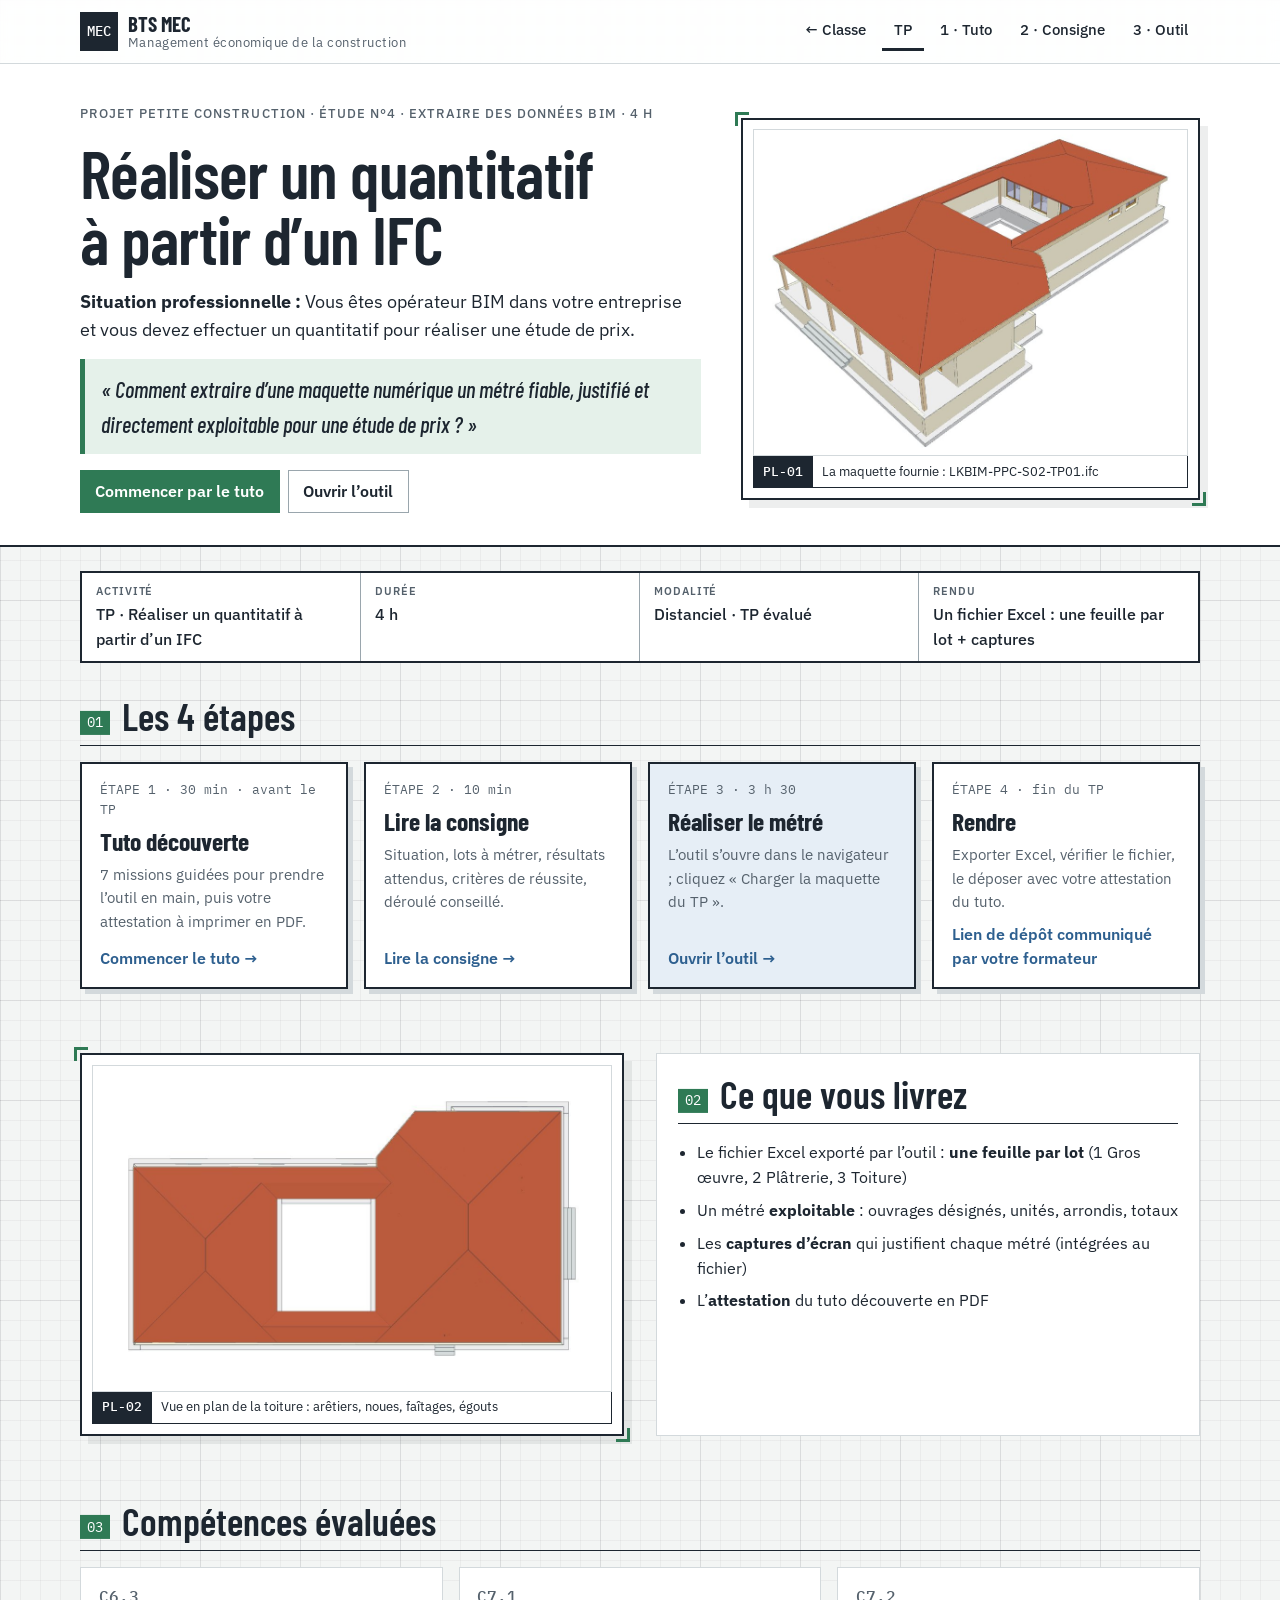
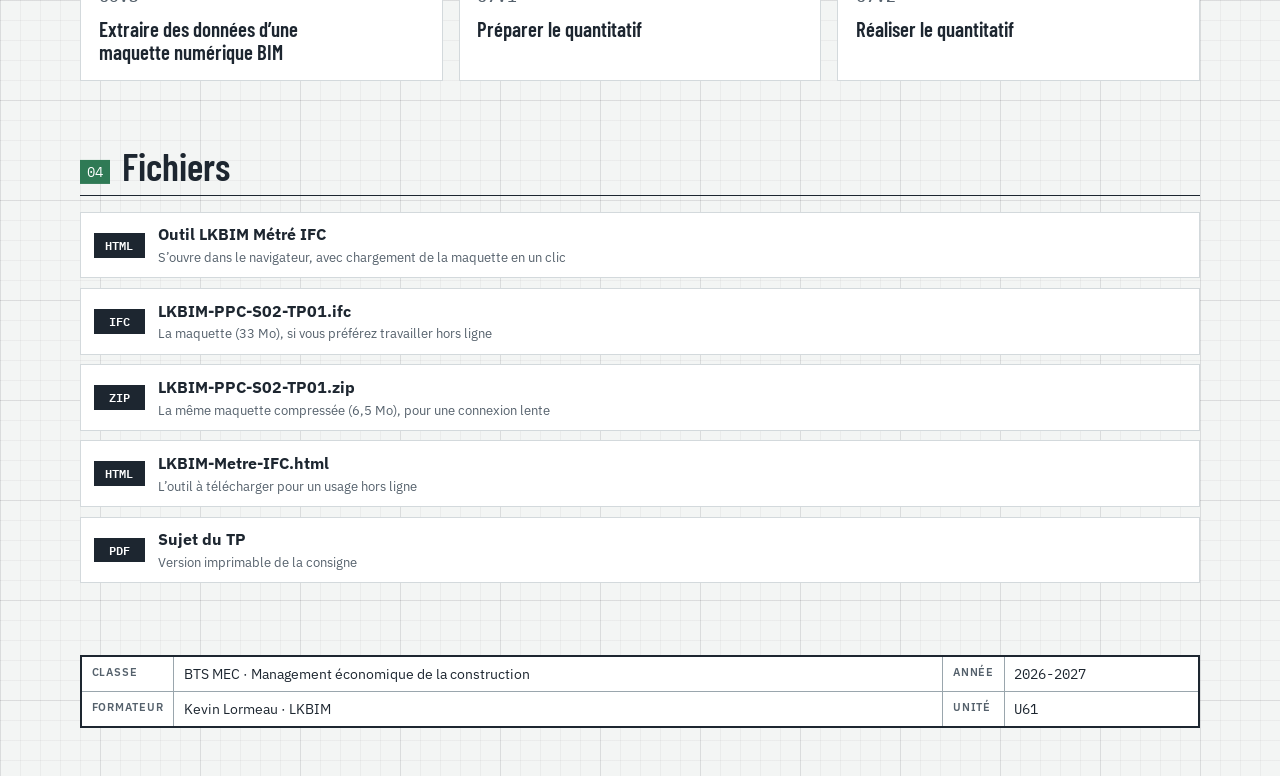
==== quantitatif-ifc/index.html @ 0c2539c2 "Site BTS MEC : TP quantitatif IFC (accueil, consigne, tuto, outil, fichiers) Co-Authored-By: Claude " ====
<!doctype html>
<html lang="fr">
<head>
<meta charset="utf-8">
<meta name="viewport" content="width=device-width, initial-scale=1, viewport-fit=cover">
<title>TP · Réaliser un quantitatif à partir d’un IFC</title>
<link rel="preconnect" href="https://fonts.googleapis.com">
<link rel="preconnect" href="https://fonts.gstatic.com" crossorigin>
<link rel="stylesheet" href="https://fonts.googleapis.com/css2?family=Barlow+Condensed:wght@500;600;700&family=IBM+Plex+Sans:wght@400;500;600&family=IBM+Plex+Mono:wght@400;500&display=swap">
<link rel="stylesheet" href="../assets/style.css?v=82925d70">
<style>
.steps4{display:grid;grid-template-columns:repeat(auto-fit,minmax(min(100%,15rem),1fr));gap:1rem}
.step4{display:flex;flex-direction:column;gap:.5rem;background:var(--sheet);border:2px solid var(--ink);padding:1rem 1.1rem;text-decoration:none;position:relative;box-shadow:5px 5px 0 var(--line)}
.step4:hover{box-shadow:7px 7px 0 var(--line-strong);transform:translate(-1px,-1px)}
.step4 .n{font-family:var(--font-mono);font-size:.8rem;color:var(--ink-soft)}
.step4 .t{font-family:var(--font-display);font-size:1.6rem;font-weight:700;line-height:1.05}
.step4 .d{font-size:.95rem;color:var(--ink-soft)}
.step4 .go{margin-top:auto;font-weight:600;color:var(--u21)}
.step4.is-key{background:var(--u21-tint)}
.lots{display:grid;grid-template-columns:repeat(auto-fit,minmax(min(100%,18rem),1fr));gap:1rem}
.lot-card{background:var(--sheet);border:1px solid var(--line);border-top:4px solid var(--u21);padding:1rem 1.1rem}
.lot-card:nth-child(2){border-top-color:var(--u22)}.lot-card:nth-child(3){border-top-color:var(--u23)}
.lot-card h3{margin-bottom:.5rem}
.horaire{width:100%;border-collapse:collapse;background:var(--sheet)}
.horaire td{border-bottom:1px solid var(--line);padding:.55rem .7rem;vertical-align:top}
.horaire td:first-child{font-family:var(--font-mono);white-space:nowrap;width:1%}
.horaire td:nth-child(2){font-weight:600;white-space:nowrap}
.alert{border-left:5px solid var(--u23);background:var(--u23-tint);padding:.8rem 1rem}
.dl-list{list-style:none;padding:0;margin:0;display:grid;gap:.6rem}
.dl-list a{display:flex;gap:.8rem;align-items:center;text-decoration:none;background:var(--sheet);border:1px solid var(--line);padding:.6rem .8rem}
.dl-list a:hover{border-color:var(--ink)}
.dl-list .ext{font-family:var(--font-mono);font-size:.75rem;font-weight:600;color:#fff;background:var(--ink);padding:.2rem .45rem;min-width:3.2rem;text-align:center}
.dl-list small{display:block;color:var(--ink-soft)}
</style>
</head>
<body>
<header class="site-header">
  <div class="wrap header-inner">
    <a href="../index.html" class="brand">
      <span class="brand-mark" aria-hidden="true">MEC</span>
      <span class="brand-text"><strong>BTS MEC</strong><span>Management économique de la construction</span></span>
    </a>
    <nav class="nav" aria-label="Navigation principale"><a href="../index.html" class="nav-link">← Classe</a><a href="index.html" class="nav-link is-active" aria-current="page">TP</a><a href="tuto.html" class="nav-link">1 · Tuto</a><a href="consigne.html" class="nav-link">2 · Consigne</a><a href="outil.html?ifc=fichiers/LKBIM-PPC-S02-TP01.ifc" class="nav-link">3 · Outil</a></nav>
  </div>
</header>
<main>

<section class="hero-band">
  <div class="wrap hero-split">
    <div class="hero-text">
      <p class="eyebrow">Projet petite construction · Étude n°4 · Extraire des données BIM · 4 h</p>
      <h1>Réaliser un quantitatif à partir d’un IFC</h1>
      <p class="lead"><b>Situation professionnelle :</b> Vous êtes opérateur BIM dans votre entreprise et vous devez effectuer un quantitatif pour réaliser une étude de prix.</p>
      <p class="problematique">« Comment extraire d’une maquette numérique un métré fiable, justifié et directement exploitable pour une étude de prix ? »</p>
      <div class="actions"><a class="btn" href="tuto.html">Commencer par le tuto</a><a class="btn btn-ghost" href="outil.html?ifc=fichiers/LKBIM-PPC-S02-TP01.ifc">Ouvrir l’outil</a></div>
    </div>
    <figure class="planche">
      <img src="../assets/img/maquette-3d.jpg" alt="Maquette numérique LKBIM-PPC-S02-TP01">
      <figcaption><span class="mono">PL-01</span><span>La maquette fournie : LKBIM-PPC-S02-TP01.ifc</span></figcaption>
    </figure>
  </div>
</section>
<section class="wrap" style="margin-top:1.5rem">
    <dl class="titleblock">
      <div><dt>Activité</dt><dd>TP · Réaliser un quantitatif à partir d’un IFC</dd></div>
      <div><dt>Durée</dt><dd>4 h</dd></div>
      <div><dt>Modalité</dt><dd>Distanciel · TP évalué</dd></div>
      <div><dt>Rendu</dt><dd>Un fichier Excel : une feuille par lot + captures</dd></div>
    </dl>
</section>
<section class="wrap section">
  <div class="section-head"><span class="section-num mono">01</span><h2>Les 4 étapes</h2></div>
  <div class="steps4">
<a class="step4" href="tuto.html"><span class="n">ÉTAPE 1 · 30 min · avant le TP</span><span class="t">Tuto découverte</span><span class="d">7 missions guidées pour prendre l’outil en main, puis votre attestation à imprimer en PDF.</span><span class="go">Commencer le tuto →</span></a>
<a class="step4" href="consigne.html"><span class="n">ÉTAPE 2 · 10 min</span><span class="t">Lire la consigne</span><span class="d">Situation, lots à métrer, résultats attendus, critères de réussite, déroulé conseillé.</span><span class="go">Lire la consigne →</span></a>
<a class="step4 is-key" href="outil.html?ifc=fichiers/LKBIM-PPC-S02-TP01.ifc"><span class="n">ÉTAPE 3 · 3 h 30</span><span class="t">Réaliser le métré</span><span class="d">L’outil s’ouvre dans le navigateur ; cliquez « Charger la maquette du TP ».</span><span class="go">Ouvrir l’outil →</span></a>
<div class="step4"><span class="n">ÉTAPE 4 · fin du TP</span><span class="t">Rendre</span><span class="d">Exporter Excel, vérifier le fichier, le déposer avec votre attestation du tuto.</span><span class="go">Lien de dépôt communiqué par votre formateur</span></div>
</div>
</section>
<section class="wrap section two-col">
  <figure class="planche small-planche">
    <img src="../assets/img/toiture-plan-h.jpg" alt="Vue en plan de la toiture">
    <figcaption><span class="mono">PL-02</span><span>Vue en plan de la toiture : arêtiers, noues, faîtages, égouts</span></figcaption>
  </figure>
  <div class="note">
    <div class="section-head"><span class="section-num mono">02</span><h2>Ce que vous livrez</h2></div>
    <ul class="deliverables">
      <li>Le fichier Excel exporté par l’outil : <b>une feuille par lot</b> (1 Gros œuvre, 2 Plâtrerie, 3 Toiture)</li>
      <li>Un métré <b>exploitable</b> : ouvrages désignés, unités, arrondis, totaux</li>
      <li>Les <b>captures d’écran</b> qui justifient chaque métré (intégrées au fichier)</li>
      <li>L’<b>attestation</b> du tuto découverte en PDF</li>
    </ul>
  </div>
</section>
<section class="wrap section">
  <div class="section-head"><span class="section-num mono">03</span><h2>Compétences évaluées</h2></div>
  <div class="comps"><div class="comp"><p class="comp-code mono">C6.3</p><h3>Extraire des données d’une maquette numérique BIM</h3></div><div class="comp"><p class="comp-code mono">C7.1</p><h3>Préparer le quantitatif</h3></div><div class="comp"><p class="comp-code mono">C7.2</p><h3>Réaliser le quantitatif</h3></div></div>
</section>
<section class="wrap section">
  <div class="section-head"><span class="section-num mono">04</span><h2>Fichiers</h2></div>
  <ul class="dl-list">
    <li><a href="outil.html?ifc=fichiers/LKBIM-PPC-S02-TP01.ifc"><span class="ext">HTML</span><span><b>Outil LKBIM Métré IFC</b><small>S’ouvre dans le navigateur, avec chargement de la maquette en un clic</small></span></a></li>
    <li><a href="fichiers/LKBIM-PPC-S02-TP01.ifc" download><span class="ext">IFC</span><span><b>LKBIM-PPC-S02-TP01.ifc</b><small>La maquette (33 Mo), si vous préférez travailler hors ligne</small></span></a></li>
    <li><a href="fichiers/LKBIM-PPC-S02-TP01.zip" download><span class="ext">ZIP</span><span><b>LKBIM-PPC-S02-TP01.zip</b><small>La même maquette compressée (6,5 Mo), pour une connexion lente</small></span></a></li>
    <li><a href="outil.html" download="LKBIM-Metre-IFC.html"><span class="ext">HTML</span><span><b>LKBIM-Metre-IFC.html</b><small>L’outil à télécharger pour un usage hors ligne</small></span></a></li>
    <li><a href="fichiers/LKBIM-PPC-S01-TP01-sujet.pdf" target="_blank"><span class="ext">PDF</span><span><b>Sujet du TP</b><small>Version imprimable de la consigne</small></span></a></li>
  </ul>
</section>
</main>
<footer class="site-footer">
  <div class="wrap">
    <table class="cartouche" aria-label="Cartouche">
      <tr><th>Classe</th><td>BTS MEC · Management économique de la construction</td><th>Année</th><td class="mono">2026-2027</td></tr>
      <tr><th>Formateur</th><td>Kevin Lormeau · LKBIM</td><th>Unité</th><td class="mono">U61</td></tr>
    </table>
  </div>
</footer>
<script src="../assets/site.js?v=82925d70"></script>
</body>
</html>
---- assets/style.css ----
/* Projet Villa – planche de projet : fond papier froid, trait d'encre, un code couleur par pôle, cartouche en pied de page */
:root {
  --paper: #f3f5f4;
  --sheet: #ffffff;
  --ink: #1d2630;
  --ink-soft: #55616c;
  --line: #d3d9dc;
  --line-strong: #9aa6ad;
  --u21: #2d5f8f;
  --u22: #2f7a55;
  --u23: #a96a14;
  --u21-tint: #e6eef6;
  --u22-tint: #e5f1ea;
  --u23-tint: #f6ecdc;
  --now: #fff4c7;
  --font-display: "Barlow Condensed", "Arial Narrow", "Roboto Condensed", sans-serif;
  --font-body: "IBM Plex Sans", "Segoe UI", system-ui, sans-serif;
  --font-mono: "IBM Plex Mono", "Consolas", ui-monospace, monospace;
  --step-0: 1rem;
  --step-1: 1.25rem;
  --step-2: 1.6rem;
  --step-3: 2.2rem;
  --step-4: clamp(2.4rem, 6vw, 3.6rem);
}
@media (prefers-color-scheme: dark) {
  :root:not([data-theme="light"]) {
    --paper: #151a1f; --sheet: #1c232a; --ink: #e4e9ec; --ink-soft: #a3afb7;
    --line: #2f3941; --line-strong: #4e5b65;
    --u21: #7fb0e0; --u22: #73c49b; --u23: #e0a650;
    --u21-tint: #1d2c3b; --u22-tint: #1b3027; --u23-tint: #33291a; --now: #3a3418;
    color-scheme: dark;
  }
}
:root[data-theme="dark"] {
  --paper: #151a1f; --sheet: #1c232a; --ink: #e4e9ec; --ink-soft: #a3afb7;
  --line: #2f3941; --line-strong: #4e5b65;
  --u21: #7fb0e0; --u22: #73c49b; --u23: #e0a650;
  --u21-tint: #1d2c3b; --u22-tint: #1b3027; --u23-tint: #33291a; --now: #3a3418;
  color-scheme: dark;
}

*, *::before, *::after { box-sizing: border-box; }
html { -webkit-text-size-adjust: 100%; }
body {
  margin: 0;
  background: var(--paper);
  color: var(--ink);
  font-family: var(--font-body);
  font-size: var(--step-0);
  line-height: 1.55;
}
img { max-width: 100%; }
[hidden] { display: none !important; }
a { color: inherit; }
a:focus-visible, .pole-card:focus-visible { outline: 3px solid var(--u21); outline-offset: 3px; }
h1, h2, h3 { font-family: var(--font-display); font-weight: 600; line-height: 1.1; text-wrap: balance; margin: 0; }
h1 { font-size: var(--step-4); letter-spacing: -0.01em; }
h2 { font-size: var(--step-3); }
h3 { font-size: var(--step-2); }
p { margin: 0; }
.mono { font-family: var(--font-mono); font-variant-numeric: tabular-nums; }

.wrap {
  max-width: 72rem;
  margin: 0 auto;
  padding-left: max(16px, env(safe-area-inset-left, 0px));
  padding-right: max(16px, env(safe-area-inset-right, 0px));
}

/* En-tête */
.site-header { background: var(--sheet); border-bottom: 1px solid var(--line); }
.header-inner { display: flex; flex-wrap: wrap; align-items: center; justify-content: space-between; gap: 0.75rem 1.5rem; padding-block: 0.75rem; }
.brand { display: flex; align-items: center; gap: 0.6rem; text-decoration: none; }
.brand-mark {
  display: grid; place-items: center; width: 2.4rem; height: 2.4rem;
  border: 2px solid var(--ink); font-family: var(--font-mono); font-weight: 500; font-size: 0.85rem;
}
.brand-text { display: flex; flex-direction: column; line-height: 1.15; }
.brand-text strong { font-family: var(--font-display); font-size: 1.3rem; font-weight: 700; }
.brand-text span { font-size: 0.8rem; color: var(--ink-soft); letter-spacing: 0.04em; }
.nav { display: flex; flex-wrap: wrap; gap: 0.25rem; }
.nav-link {
  text-decoration: none; padding: 0.4rem 0.75rem; font-weight: 500; font-size: 0.95rem;
  border-bottom: 3px solid transparent;
}
.nav-link:hover { border-bottom-color: var(--line-strong); }
.nav-link.is-active { border-bottom-color: var(--ink); }
.nav-link.pole-u21.is-active, .nav-link.pole-u21:hover { border-bottom-color: var(--u21); }
.nav-link.pole-u22.is-active, .nav-link.pole-u22:hover { border-bottom-color: var(--u22); }
.nav-link.pole-u23.is-active, .nav-link.pole-u23:hover { border-bottom-color: var(--u23); }

/* Hero */
.hero { padding-block: 2.5rem 1.5rem; display: grid; gap: 1rem; }
.eyebrow { font-size: 0.8rem; text-transform: uppercase; letter-spacing: 0.08em; color: var(--ink-soft); font-weight: 500; }
.lead { font-size: 1.12rem; max-width: 62ch; color: var(--ink); }
.code-big { font-family: var(--font-mono); font-weight: 500; font-size: 0.7em; vertical-align: 0.12em; margin-right: 0.15em; }
.hero-u21 .code-big { color: var(--u21); }
.hero-u22 .code-big { color: var(--u22); }
.hero-u23 .code-big { color: var(--u23); }
.facts {
  display: grid; grid-template-columns: repeat(auto-fit, minmax(13rem, 1fr));
  margin: 0.5rem 0 0; border-top: 2px solid var(--ink); border-bottom: 1px solid var(--line);
}
.facts > div { padding: 0.75rem 1rem 0.75rem 0; min-width: 0; }
.facts dt, .kv dt, .label {
  font-size: 0.72rem; text-transform: uppercase; letter-spacing: 0.08em; color: var(--ink-soft); font-weight: 600;
}
.facts dd { margin: 0.15rem 0 0; font-weight: 500; }

/* Sections */
.section { padding-block: 2rem; display: grid; gap: 1rem; align-content: start; }
.section-lead { color: var(--ink-soft); max-width: 65ch; }
.two-col { grid-template-columns: repeat(auto-fit, minmax(min(100%, 28rem), 1fr)); gap: 2rem; }
.two-col > div { display: grid; gap: 1rem; align-content: start; min-width: 0; }

/* Cartes de pôle */
.poles { display: grid; grid-template-columns: repeat(auto-fit, minmax(min(100%, 19rem), 1fr)); gap: 1rem; }
.pole-card {
  --c: var(--ink); --t: var(--sheet);
  display: grid; gap: 0.5rem; align-content: start; text-decoration: none;
  background: var(--sheet); border: 1px solid var(--line); border-top: 6px solid var(--c);
  padding: 1.1rem 1.2rem 1.2rem;
}
.pole-card:hover { background: var(--t); }
.pole-u21 { --c: var(--u21); --t: var(--u21-tint); }
.pole-u22 { --c: var(--u22); --t: var(--u22-tint); }
.pole-u23 { --c: var(--u23); --t: var(--u23-tint); }
.pole-code { font-family: var(--font-mono); font-weight: 500; color: var(--c); }
.pole-name { font-family: var(--font-display); font-size: var(--step-2); font-weight: 600; line-height: 1.1; }
.pole-role { color: var(--ink-soft); }
.pole-go { font-weight: 600; color: var(--c); margin-top: 0.25rem; }
.pole-go::after { content: " →"; }
.kv { display: grid; gap: 0.45rem; margin: 0.25rem 0 0; }
.kv > div { display: grid; grid-template-columns: 7.5rem 1fr; gap: 0.5rem; align-items: baseline; }
.kv dd { margin: 0; min-width: 0; }
.kv-block { background: var(--sheet); border: 1px solid var(--line); padding: 1rem; }

/* Tableaux */
.table-scroll { overflow-x: auto; background: var(--sheet); border: 1px solid var(--line); }
table.data { width: 100%; border-collapse: collapse; font-size: 0.93rem; }
table.data th, table.data td { text-align: left; vertical-align: top; padding: 0.6rem 0.75rem; border-bottom: 1px solid var(--line); }
table.data thead th {
  font-size: 0.72rem; text-transform: uppercase; letter-spacing: 0.07em; color: var(--ink-soft);
  border-bottom: 2px solid var(--ink); white-space: nowrap;
}
table.data tbody tr:last-child td, table.data tbody tr:last-child th { border-bottom: 0; }
.planning { min-width: 52rem; }
.planning tbody th { white-space: nowrap; font-weight: 500; }
.planning tbody th small { display: block; color: var(--ink-soft); font-family: var(--font-mono); font-size: 0.8rem; }
.planning td { width: 24%; }
.planning td:last-child { width: 10%; }
.planning thead .h-u21 { box-shadow: inset 0 -4px 0 var(--u21); }
.planning thead .h-u22 { box-shadow: inset 0 -4px 0 var(--u22); }
.planning thead .h-u23 { box-shadow: inset 0 -4px 0 var(--u23); }
tr.is-now td, tr.is-now th { background: var(--now); }
tr.is-now th::after { content: "En cours"; display: block; font-size: 0.7rem; font-weight: 600; text-transform: uppercase; letter-spacing: 0.06em; margin-top: 0.2rem; }
.milestone { display: inline-block; font-size: 0.8rem; font-weight: 600; border: 1px solid var(--ink); padding: 0.1rem 0.4rem; white-space: nowrap; }
.milestone.is-final { background: var(--ink); color: var(--paper); }
.register td:first-child { width: 4rem; }

.tag { display: inline-block; font-family: var(--font-mono); font-size: 0.78rem; font-weight: 500; padding: 0.05rem 0.4rem; border: 1px solid currentColor; }
.tag-u21 { color: var(--u21); }
.tag-u22 { color: var(--u22); }
.tag-u23 { color: var(--u23); }

/* Listes */
.list, .checks, .deliverables { margin: 0; padding-left: 1.2rem; display: grid; gap: 0.35rem; }
.checks { list-style: none; padding-left: 0; }
.checks li { padding-left: 1.5rem; position: relative; }
.checks li::before { content: ""; position: absolute; left: 0; top: 0.35em; width: 0.85rem; height: 0.85rem; border: 1.5px solid var(--line-strong); }
.deliverables { grid-template-columns: repeat(auto-fit, minmax(min(100%, 17rem), 1fr)); gap: 0.5rem 1.5rem; }

/* Compétences */
.comps { display: grid; grid-template-columns: repeat(auto-fit, minmax(min(100%, 20rem), 1fr)); gap: 1rem; }
.comp { background: var(--sheet); border: 1px solid var(--line); padding: 1rem 1.1rem; display: grid; gap: 0.6rem; align-content: start; }
.comp h3 { font-size: 1.3rem; }
.comp-code { font-weight: 500; color: var(--ink-soft); }

/* Séances */
.seances { display: grid; gap: 0.75rem; }
.seance {
  --c: var(--ink);
  background: var(--sheet); border: 1px solid var(--line); border-left: 5px solid var(--c);
  padding: 1rem 1.2rem; display: grid; gap: 0.75rem;
}
.pole-u21 .seance { --c: var(--u21); }
.pole-u22 .seance { --c: var(--u22); }
.pole-u23 .seance { --c: var(--u23); }
.seance-head { display: grid; grid-template-columns: auto 1fr auto; gap: 0.25rem 1rem; align-items: baseline; }
.seance-date { display: grid; font-size: 0.85rem; color: var(--ink-soft); min-width: 6.5rem; }
.seance-date .mono { color: var(--ink); font-weight: 500; font-size: 0.95rem; }
.seance h3 { font-size: 1.45rem; }
.seance-num { font-size: 0.8rem; font-weight: 500; color: var(--c); vertical-align: 0.2em; margin-right: 0.3rem; }
.badge-next { display: none; font-size: 0.72rem; font-weight: 600; text-transform: uppercase; letter-spacing: 0.06em; background: var(--c); color: var(--sheet); padding: 0.2rem 0.5rem; }
.seance.is-next .badge-next { display: inline-block; }
.seance.is-next { box-shadow: 0 0 0 2px var(--c); }
.seance.is-past { opacity: 0.62; }
.prob { font-style: italic; color: var(--ink-soft); max-width: 70ch; }
.seance-grid { display: grid; grid-template-columns: minmax(0, 3fr) minmax(0, 2fr); gap: 1rem 1.5rem; }
.seance-grid > div { display: grid; gap: 0.4rem; align-content: start; min-width: 0; }
.seance-side { border-left: 1px solid var(--line); padding-left: 1.25rem; }
.seance-side .label:not(:first-child) { margin-top: 0.5rem; }
.res { font-size: 0.9rem; color: var(--ink-soft); }

.tree { background: var(--sheet); border: 1px solid var(--line); padding: 1rem; margin: 0; overflow-x: auto; font-size: 0.9rem; line-height: 1.5; }

/* Cartouche */
.site-footer { padding-block: 2.5rem 3rem; }
.cartouche { width: 100%; border-collapse: collapse; background: var(--sheet); border: 2px solid var(--ink); font-size: 0.85rem; }
.cartouche th, .cartouche td { border: 1px solid var(--line-strong); padding: 0.4rem 0.6rem; text-align: left; vertical-align: top; }
.cartouche th { font-size: 0.68rem; text-transform: uppercase; letter-spacing: 0.08em; color: var(--ink-soft); font-weight: 600; white-space: nowrap; width: 1%; }

@media (max-width: 640px) {
  .seance-head { grid-template-columns: 1fr; }
  .seance-grid { grid-template-columns: 1fr; }
  .seance-side { border-left: 0; padding-left: 0; border-top: 1px solid var(--line); padding-top: 0.75rem; }
  .kv > div { grid-template-columns: 1fr; gap: 0; }
  .cartouche, .cartouche tbody, .cartouche tr, .cartouche th, .cartouche td { display: block; width: auto; }
  .cartouche th { border-bottom: 0; padding-bottom: 0; }
  .cartouche td { border-top: 0; }
}
@media (prefers-reduced-motion: reduce) { * { transition: none !important; animation: none !important; } }

/* ===== Site de la classe : composants ajoutés (accueil, MDQB) ===== */
.sr { position: absolute; width: 1px; height: 1px; overflow: hidden; clip: rect(0 0 0 0); }
.small { font-size: 0.82rem; }
.c { text-align: center !important; }

/* Cartes projet */
.projet-card { --c: var(--line-strong); display: grid; gap: 0.5rem; align-content: start; text-decoration: none;
  background: var(--sheet); border: 1px solid var(--line); border-top: 6px solid var(--c); padding: 1.1rem 1.2rem 1.2rem; }
.projet-card.is-on { --c: var(--u22); }
.projet-card:hover { background: var(--u22-tint); }
.projet-top { display: flex; justify-content: space-between; align-items: center; color: var(--ink-soft); font-size: 0.85rem; }
.statut { font-size: 0.72rem; font-weight: 600; text-transform: uppercase; letter-spacing: 0.06em; border: 1px solid currentColor; padding: 0.1rem 0.45rem; }
.statut.is-on { background: var(--u22); color: var(--sheet); border-color: var(--u22); }
.projet-card .pole-go { color: var(--c); }

/* Agenda */
.agenda { list-style: none; margin: 0; padding: 0; display: grid; gap: 0.4rem; }
.agenda a { --c: var(--u22); display: grid; grid-template-columns: 7rem 1fr auto; gap: 1rem; align-items: center;
  text-decoration: none; background: var(--sheet); border: 1px solid var(--line); border-left: 5px solid var(--c); padding: 0.6rem 1rem; }
.agenda a:hover { background: var(--u22-tint); }
.agenda li.is-past { opacity: 0.6; }
.agenda li.is-next a { box-shadow: 0 0 0 2px var(--c); }
.agenda li.is-next .badge-next, .seance-card.is-next .badge-next { display: inline-block; }

/* Cartes séance MDQB */
.seance-cards { display: grid; gap: 0.6rem; }
.seance-card { --c: var(--u22); display: grid; grid-template-columns: 7rem 1fr auto auto; gap: 0.5rem 1rem; align-items: center;
  text-decoration: none; background: var(--sheet); border: 1px solid var(--line); border-left: 5px solid var(--c); padding: 0.8rem 1rem; }
.seance-card:hover { background: var(--u22-tint); }
.seance-card.is-past { opacity: 0.62; }
.seance-card.is-next { box-shadow: 0 0 0 2px var(--c); }
.seance-card-title { font-family: var(--font-display); font-size: 1.35rem; font-weight: 600; line-height: 1.15; display: grid; }
.seance-card .seance-num { color: var(--u22); font-family: var(--font-mono); font-size: 0.78rem; }
.eval-tag { font-size: 0.72rem; font-weight: 600; text-transform: uppercase; letter-spacing: 0.06em; color: var(--ink-soft); }
.eval-tag.is-som { color: var(--sheet); background: var(--ink); padding: 0.15rem 0.5rem; }
.badge-next { --c: var(--u22); }

.problematique { font-family: var(--font-display); font-size: 1.4rem; font-weight: 500; font-style: italic;
  border-left: 4px solid var(--u22); padding-left: 0.9rem; max-width: 60ch; }

/* Page séance */
.seance-layout { grid-template-columns: minmax(0, 1fr) 19rem; gap: 2rem; align-items: start; }
.seance-main { display: grid; gap: 1rem; min-width: 0; }
.seance-aside { display: grid; gap: 0.75rem; position: sticky; top: 1rem; }
.box { background: var(--sheet); border: 1px solid var(--line); padding: 0.9rem 1rem; display: grid; gap: 0.5rem; }
.parties { list-style: none; margin: 0; padding: 0; display: grid; gap: 1rem; counter-reset: p; }
.partie { background: var(--sheet); border: 1px solid var(--line); border-left: 5px solid var(--u22); }
.partie-head { display: flex; gap: 1rem; align-items: baseline; padding: 0.8rem 1.1rem; border-bottom: 1px solid var(--line); }
.partie-duree { font-size: 0.82rem; color: var(--u22); font-weight: 500; min-width: 4.5rem; }
.partie-head h3 { font-size: 1.4rem; }
.partie-body { padding: 0.9rem 1.1rem 1.1rem; display: grid; gap: 0.8rem; min-width: 0; }

/* Ressources */
.res-list { list-style: none; margin: 0; padding: 0; display: grid; gap: 0.4rem; }
.res-link { display: inline-block; font-weight: 500; text-decoration: none; border-bottom: 2px solid var(--u22); }
.res-link::after { content: " ↗"; color: var(--ink-soft); }
.res-link.is-missing { border-bottom: 2px dashed var(--line-strong); color: var(--ink-soft); }
.res-link.is-missing::after { content: " · lien à venir"; font-size: 0.8rem; }

/* Méthode */
.methode { background: var(--u22-tint); border: 1px solid var(--line); }
.methode summary { cursor: pointer; padding: 0.55rem 0.9rem; font-weight: 600; color: var(--u22); }
.methode > div { padding: 0 0.9rem 0.8rem; display: grid; gap: 0.5rem; }

/* Formulaires */
.form-grid { display: grid; grid-template-columns: repeat(auto-fit, minmax(min(100%, 16rem), 1fr)); gap: 0.7rem 1rem; }
.field { display: grid; gap: 0.25rem; }
.field label { font-size: 0.85rem; font-weight: 600; }
input[type="text"], textarea, table.editable td[contenteditable] {
  font: inherit; color: var(--ink); background: var(--paper); border: 1px solid var(--line-strong); padding: 0.4rem 0.5rem; width: 100%; }
textarea { resize: vertical; }
input:focus, textarea:focus, td[contenteditable]:focus { outline: 2px solid var(--u22); outline-offset: 0; }
.matrice td input[type="text"] { min-width: 10rem; }
.matrice input[type="radio"] { width: 1.1rem; height: 1.1rem; accent-color: var(--u22); }
table.editable { min-width: 60rem; }
table.editable td { min-width: 6rem; }
table.editable td[contenteditable] { display: table-cell; width: auto; border: 0; border-bottom: 1px solid var(--line); }
table.editable tr.exemple td { color: var(--ink-soft); font-style: italic; }
.del-row { background: none; border: 0; color: var(--ink-soft); cursor: pointer; font-size: 1.1rem; }

/* Boutons */
.actions { display: flex; flex-wrap: wrap; gap: 0.5rem; }
.actions-col { display: grid; gap: 0.5rem; }
.btn { font: inherit; font-weight: 600; cursor: pointer; text-decoration: none; text-align: center;
  background: var(--u22); color: var(--sheet); border: 1px solid var(--u22); padding: 0.5rem 0.9rem; }
.btn-ghost { background: transparent; color: var(--ink); border-color: var(--line-strong); }
.pager { display: flex; justify-content: space-between; padding-top: 0; }

/* Check-list */
.todo { list-style: none; margin: 0; padding: 0; display: grid; gap: 0.4rem; }
.todo label { display: flex; gap: 0.5rem; align-items: flex-start; cursor: pointer; }
.todo input { margin-top: 0.3rem; accent-color: var(--u22); }
.todo input:checked + span { text-decoration: line-through; color: var(--ink-soft); }

/* Légende des lots */
.legende-lots { display: flex; flex-wrap: wrap; gap: 0.5rem; }
.lot { font-size: 0.85rem; padding: 0.2rem 0.6rem; border-left: 6px solid; background: var(--sheet); border-top: 1px solid var(--line); border-right: 1px solid var(--line); border-bottom: 1px solid var(--line); }
.l07 { border-left-color: #c0392b; } .l07fp { border-left-color: #2471a3; } .l03 { border-left-color: #2f7a55; } .l06 { border-left-color: #8b5a2b; }
tr.total th, tr.total td { border-top: 2px solid var(--ink); font-weight: 600; }

@media (max-width: 860px) {
  .seance-layout { grid-template-columns: 1fr; }
  .seance-aside { position: static; }
  .seance-card, .agenda a { grid-template-columns: 1fr; }
}
@media print {
  .site-header, .seance-aside, .pager, .actions, .site-footer, .methode { display: none !important; }
  body { background: #fff; }
  .partie, .table-scroll { break-inside: avoid; border-color: #999; }
}

/* ===================== Habillage « planche de bureau d'études » (v2) ===================== */
:root { --accent: var(--u22); --grid: rgba(29, 38, 48, 0.045); --grid-strong: rgba(29, 38, 48, 0.08); }
body {
  background-color: var(--paper);
  background-image:
    linear-gradient(var(--grid-strong) 1px, transparent 1px), linear-gradient(90deg, var(--grid-strong) 1px, transparent 1px),
    linear-gradient(var(--grid) 1px, transparent 1px), linear-gradient(90deg, var(--grid) 1px, transparent 1px);
  background-size: 100px 100px, 100px 100px, 20px 20px, 20px 20px;
}
.site-header { position: sticky; top: 0; z-index: 10; background: color-mix(in srgb, var(--sheet) 92%, transparent); backdrop-filter: blur(6px); }
.brand-mark { background: var(--ink); color: var(--sheet); border-color: var(--ink); }

/* Bandeau d'en-tête */
.hero-band { background: var(--sheet); border-bottom: 2px solid var(--ink); padding-block: 2.5rem 2rem; display: grid; gap: 1.5rem; }
.hero-split { display: grid; grid-template-columns: minmax(0, 1.15fr) minmax(0, 0.85fr); gap: 2.5rem; align-items: center; }
.hero-text { display: grid; gap: 1rem; align-content: center; }
.hero-text h1 { font-size: clamp(2.6rem, 6vw, 4.2rem); line-height: 0.98; }
.hero-sub { font-family: var(--font-display); font-size: 1.35rem; color: var(--accent); font-weight: 500; }
.big-num { display: block; font-size: 0.42em; color: var(--accent); letter-spacing: 0.02em; margin-bottom: 0.3rem; }

/* Planche : image encadrée comme un dessin, avec son cartouche */
.planche { margin: 0; background: var(--sheet); border: 2px solid var(--ink); padding: 0.6rem; box-shadow: 8px 8px 0 var(--grid-strong); position: relative; }
.planche::before, .planche::after { content: ""; position: absolute; width: 14px; height: 14px; border-color: var(--accent); border-style: solid; }
.planche::before { top: -8px; left: -8px; border-width: 3px 0 0 3px; }
.planche::after { bottom: -8px; right: -8px; border-width: 0 3px 3px 0; }
.planche img { display: block; width: 100%; aspect-ratio: 4 / 3; object-fit: cover; background: #fff; border: 1px solid var(--line); }
.small-planche img { aspect-ratio: auto; object-fit: contain; padding: 1rem; }
.planche figcaption { display: grid; grid-template-columns: auto 1fr; border: 1px solid var(--ink); border-top: 0; font-size: 0.8rem; }
.planche figcaption > * { padding: 0.35rem 0.6rem; }
.planche figcaption .mono { background: var(--ink); color: var(--sheet); font-weight: 500; }

/* Titres de section numérotés */
.section-head { display: flex; align-items: baseline; gap: 0.75rem; border-bottom: 1px solid var(--ink); padding-bottom: 0.4rem; }
.section-num { font-size: 0.85rem; color: var(--sheet); background: var(--accent); padding: 0.1rem 0.45rem; transform: translateY(-0.3em); }
.section-head h2 { font-size: clamp(1.8rem, 3.5vw, 2.4rem); }
.note { background: var(--sheet); border: 1px solid var(--line); padding: 1.2rem 1.3rem; }

/* Cartes projet */
.projets { display: grid; grid-template-columns: repeat(auto-fit, minmax(min(100%, 24rem), 1fr)); gap: 1.5rem; }
.projet-card { padding: 0; border: 2px solid var(--ink); border-top-width: 2px; background: var(--sheet); display: grid; grid-template-rows: auto 1fr; overflow: hidden;
  transition: transform .15s ease, box-shadow .15s ease; box-shadow: 6px 6px 0 var(--grid-strong); }
.projet-card:hover { background: var(--sheet); transform: translate(-2px, -2px); box-shadow: 10px 10px 0 color-mix(in srgb, var(--accent) 35%, transparent); }
.projet-card:not(.is-on) { filter: saturate(0.35); }
.projet-card:not(.is-on):hover { filter: none; }
.projet-img { position: relative; display: block; border-bottom: 2px solid var(--ink); }
.projet-img img { display: block; width: 100%; aspect-ratio: 16 / 9; object-fit: cover; }
.projet-img .statut { position: absolute; top: 0.8rem; left: 0.8rem; background: var(--sheet); color: var(--ink); border: 1px solid var(--ink); }
.projet-img .statut.is-on { background: var(--accent); color: #fff; border-color: var(--accent); }
.projet-body { display: grid; gap: 0.7rem; padding: 1.2rem 1.3rem 1.4rem; align-content: start; }
.projet-num { font-size: 0.78rem; color: var(--accent); letter-spacing: 0.06em; }
.projet-title { font-family: var(--font-display); font-weight: 700; font-size: 2rem; line-height: 1; }
.projet-resume { color: var(--ink-soft); }
.projet-meta { display: flex; flex-wrap: wrap; gap: 0.4rem 1.5rem; font-size: 0.92rem; }
.projet-meta b { display: block; font-size: 0.7rem; text-transform: uppercase; letter-spacing: 0.08em; color: var(--ink-soft); }
.projet-cta { justify-self: start; margin-top: 0.3rem; }
.progress { position: relative; height: 1.6rem; border: 1px solid var(--ink); background: repeating-linear-gradient(90deg, transparent 0 calc(20% - 1px), var(--line) calc(20% - 1px) 20%); }
.progress-bar { position: absolute; inset: 0 auto 0 0; width: 0; background: var(--accent); transition: width .6s ease; }
.progress-label { position: relative; z-index: 1; font-size: 0.78rem; padding: 0 0.5rem; line-height: 1.6rem; mix-blend-mode: difference; color: #fff; }
.progress.is-off { background: transparent; border-style: dashed; }
.progress.is-off .progress-label { mix-blend-mode: normal; color: var(--ink-soft); }

/* Agenda */
.agenda a { grid-template-columns: 3.2rem 9rem 1fr auto; padding: 0.7rem 1rem; border: 1px solid var(--ink); border-left: 6px solid var(--accent); }
.ag-num { font-size: 1.5rem; font-weight: 500; color: var(--accent); }
.ag-date { font-size: 0.85rem; color: var(--ink-soft); }
.ag-title { font-family: var(--font-display); font-size: 1.3rem; font-weight: 600; line-height: 1.1; display: grid; }
.ag-title small { font-family: var(--font-body); font-size: 0.78rem; color: var(--ink-soft); font-weight: 400; }

/* Frise des séances */
.timeline { display: grid; grid-template-columns: repeat(auto-fit, minmax(min(100%, 12.5rem), 1fr)); gap: 0; border: 2px solid var(--ink); background: var(--sheet); }
.tl-item { position: relative; display: grid; gap: 0.5rem; align-content: start; padding: 1rem 1.1rem 1.2rem; text-decoration: none; border-right: 1px solid var(--line); min-height: 13rem; transition: background .15s; }
.tl-item:last-child { border-right: 0; }
.tl-item:hover { background: var(--u22-tint); }
.tl-num { font-size: 2.6rem; line-height: 1; color: var(--accent); font-weight: 500; }
.tl-date { font-size: 0.8rem; color: var(--ink-soft); }
.tl-title { font-family: var(--font-display); font-size: 1.35rem; font-weight: 600; line-height: 1.1; }
.tl-foot { display: flex; justify-content: space-between; align-items: center; margin-top: auto; padding-top: 0.5rem; border-top: 1px dashed var(--line-strong); }
.tl-item .badge-next { position: absolute; top: 1rem; right: 1rem; }
.tl-item.is-next { background: var(--u22-tint); box-shadow: inset 0 -5px 0 var(--accent); }
.tl-item.is-next .badge-next { display: inline-block; }
.tl-item.is-past { opacity: 0.55; }

/* Bloc titre (cartouche) */
.titleblock { display: grid; grid-template-columns: repeat(auto-fit, minmax(12rem, 1fr)); margin: 0; border: 2px solid var(--ink); background: var(--sheet); }
.titleblock > div { padding: 0.6rem 0.9rem; border-right: 1px solid var(--line-strong); }
.titleblock > div:last-child { border-right: 0; }
.titleblock dt { font-size: 0.68rem; text-transform: uppercase; letter-spacing: 0.08em; color: var(--ink-soft); font-weight: 600; }
.titleblock dd { margin: 0.15rem 0 0; font-weight: 500; }
.hero-band .problematique { background: var(--u22-tint); padding: 0.8rem 1rem; border-left-width: 5px; max-width: none; }

/* Séances : figures et parties */
.fig { margin: 0; border: 1px solid var(--line-strong); background: #fff; padding: 0.5rem; max-width: 40rem; }
.fig img { display: block; width: 100%; height: auto; }
.fig figcaption { font-size: 0.82rem; color: var(--ink-soft); padding-top: 0.4rem; }
.partie { border: 1px solid var(--ink); border-left: 6px solid var(--accent); box-shadow: 4px 4px 0 var(--grid-strong); }
.partie-head { background: color-mix(in srgb, var(--u22-tint) 60%, var(--sheet)); }
.box { border: 1px solid var(--ink); }
.seance-hero .planche img { aspect-ratio: 16 / 10; }

@media (max-width: 860px) {
  .hero-split { grid-template-columns: 1fr; }
  .agenda a { grid-template-columns: auto 1fr; }
  .tl-item { border-right: 0; border-bottom: 1px solid var(--line); min-height: 0; }
}
@media (prefers-color-scheme: dark) {
  :root:not([data-theme="light"]) { --grid: rgba(228, 233, 236, 0.035); --grid-strong: rgba(228, 233, 236, 0.07); }
}
@media print { body { background: #fff; } .hero-band .planche { display: none; } .hero-split { grid-template-columns: 1fr; } }
.projet-img img[src*="villa-permis"] { object-position: center 75%; }
.tl-item .badge-next { position: static; justify-self: start; order: -1; }

/* Liste des locaux (S1) et impression des saisies */
.sous-bloc { display: grid; gap: 0.5rem; margin-top: 0.4rem; }
table.editable.compact { min-width: 0; max-width: 34rem; }
textarea { overflow: hidden; min-height: 4.5rem; }
@media print {
  .del-row { display: none; }
  table.editable { min-width: 0 !important; }
  table.editable tr { break-inside: avoid; }
  textarea, input[type="text"] { border-color: #999; background: #fff; }
}

/* Tableau des types (S1) : tient dans la largeur, retour à la ligne, imprimable */
.table-fit { width: 100%; }
table.editable.fit { min-width: 0; width: 100%; table-layout: fixed; }
table.editable.fit th, table.editable.fit td { min-width: 0; white-space: normal; overflow-wrap: anywhere; word-break: break-word; vertical-align: top; }
table.editable.fit th:nth-child(1) { width: 19%; }
table.editable.fit th:nth-child(2) { width: 7%; }
table.editable.fit th:nth-child(3) { width: 9%; }
table.editable.fit th:nth-child(4) { width: 50%; }
table.editable.fit th:nth-child(5) { width: 11%; }
table.editable.fit th:nth-child(6) { width: 4%; }
@media print {
  table.editable.fit th:nth-child(6), table.editable.fit td:last-child { display: none; }
  table.editable.fit th:nth-child(4) { width: 54%; }
  table.editable.fit { font-size: 9.5pt; }
}
table.editable.fit th { overflow-wrap: normal; word-break: normal; hyphens: manual; }
table.editable.fit th:nth-child(4) { width: 47%; }
table.editable.fit th:nth-child(5) { width: 14%; }
@media print {
  /* Impression : mise en page en flux simple (évite les chevauchements entre pages) */
  .seance-layout, .seance-main, .parties, .partie-body, .hero-split, .form-grid { display: block !important; }
  .parties > .partie { margin-bottom: 0.5rem; box-shadow: none; }
  .partie { break-inside: auto; }
  .partie-head, table tr { break-inside: avoid; }
  .table-scroll { overflow: visible; break-inside: auto; }
  .form-grid .field { margin-bottom: 0.4rem; }
  table.editable.fit th:nth-child(4) { width: 51%; }
}

/* Accueil : carte Maison des jeux */
.jeux-card { display: grid; grid-template-columns: auto 1fr auto; gap: 1.2rem; align-items: center; text-decoration: none; color: inherit;
  background: var(--sheet); border: 2px solid var(--ink); padding: 1.1rem 1.3rem; box-shadow: 6px 6px 0 var(--grid-strong); transition: transform .15s, box-shadow .15s; }
.jeux-card:hover { transform: translate(-2px, -2px); box-shadow: 10px 10px 0 color-mix(in srgb, var(--accent) 35%, transparent); }
.jeux-emo { font-size: 2.6rem; line-height: 1; }
.jeux-txt { display: grid; gap: 0.3rem; }
@media (max-width: 700px) { .jeux-card { grid-template-columns: 1fr; } }

/* ---- Acquis de séance (en tête de séance) ---- */
.acquis { border: 2px solid var(--accent, #2E7D5B); background: #F3FAF6; padding: 1rem 1.2rem 1.1rem; margin: 0 0 2rem; }
.acquis h2 { margin: 0 0 .25rem; font-size: 1.15rem; }
.acquis-aide { margin: 0 0 .8rem; font-size: .9rem; color: var(--muted, #5F6B7A); }
.acquis-cols { display: grid; grid-template-columns: 1fr 1fr; gap: 1.2rem; }
.acquis .label { margin: 0 0 .4rem; }
@media (max-width: 760px) { .acquis-cols { grid-template-columns: 1fr; } }
@media print { .acquis { break-inside: avoid; } .acquis-cols { display: grid; grid-template-columns: 1fr 1fr; } }
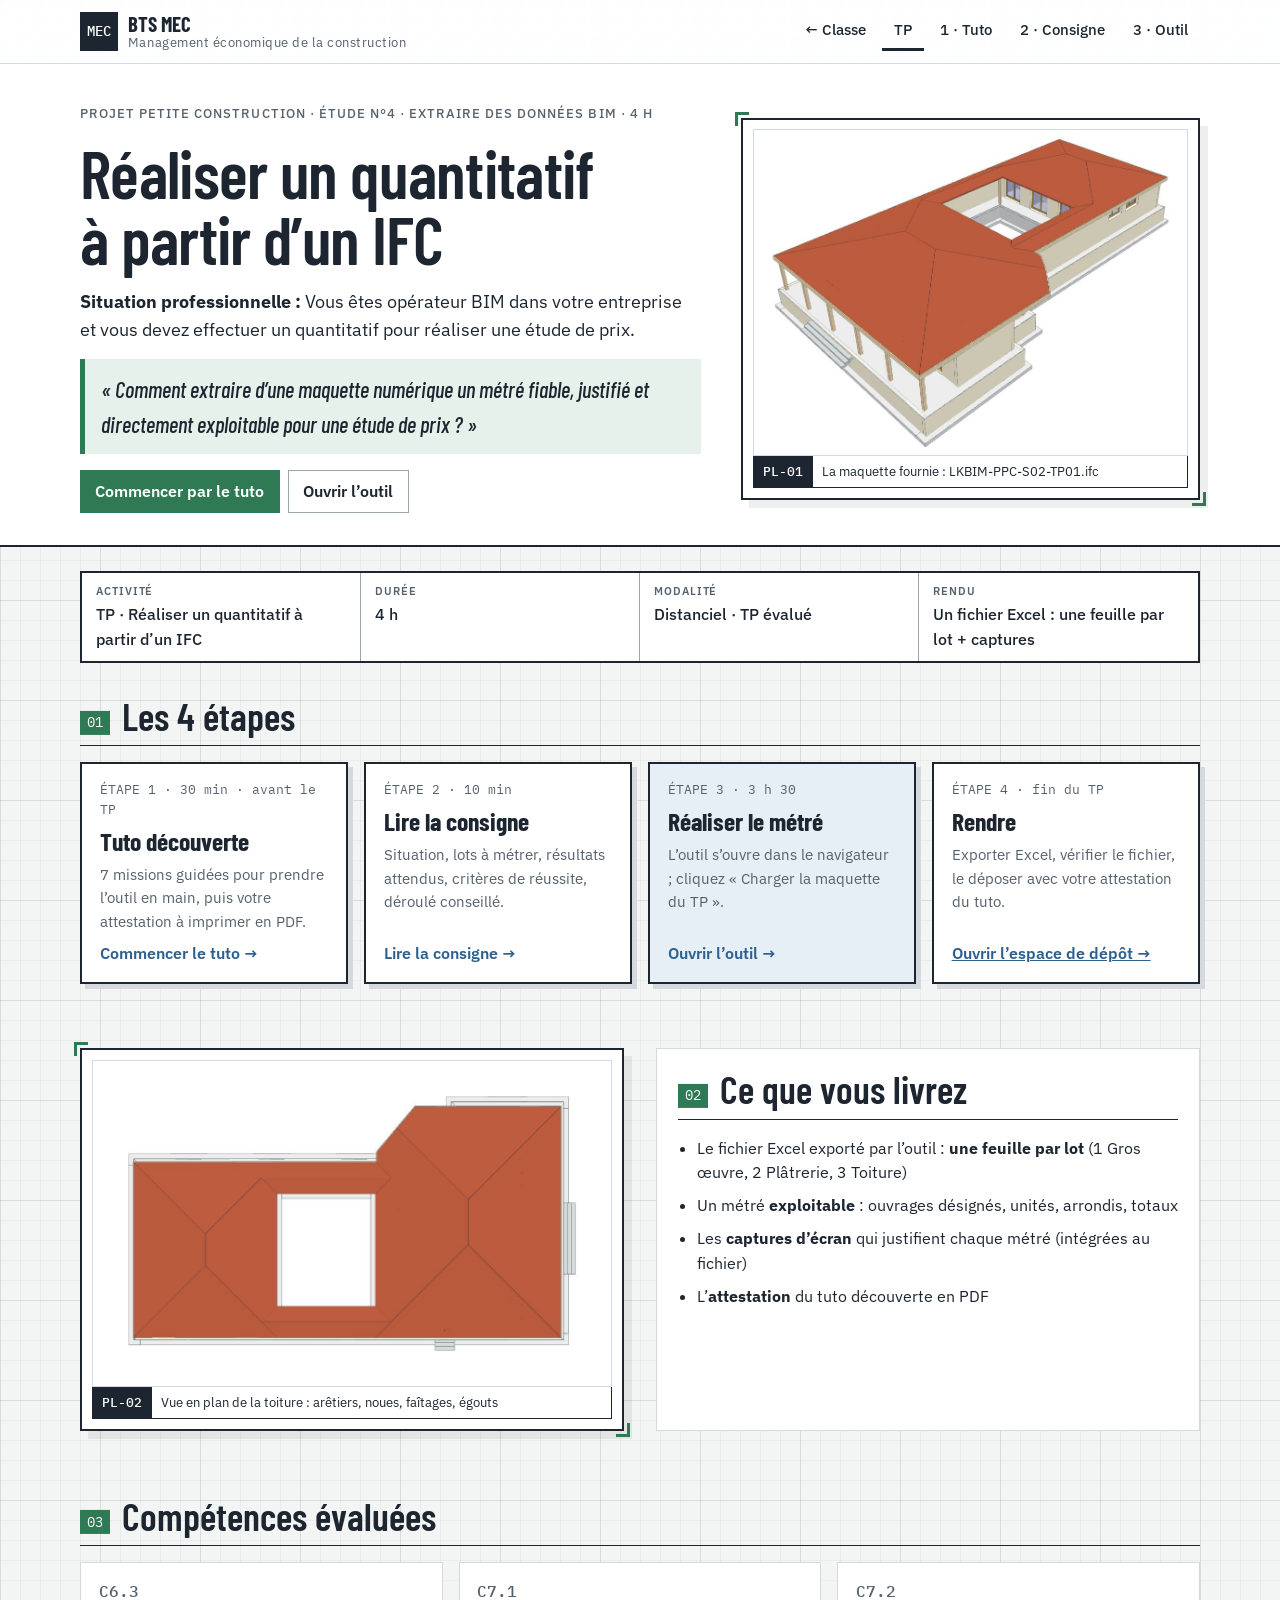
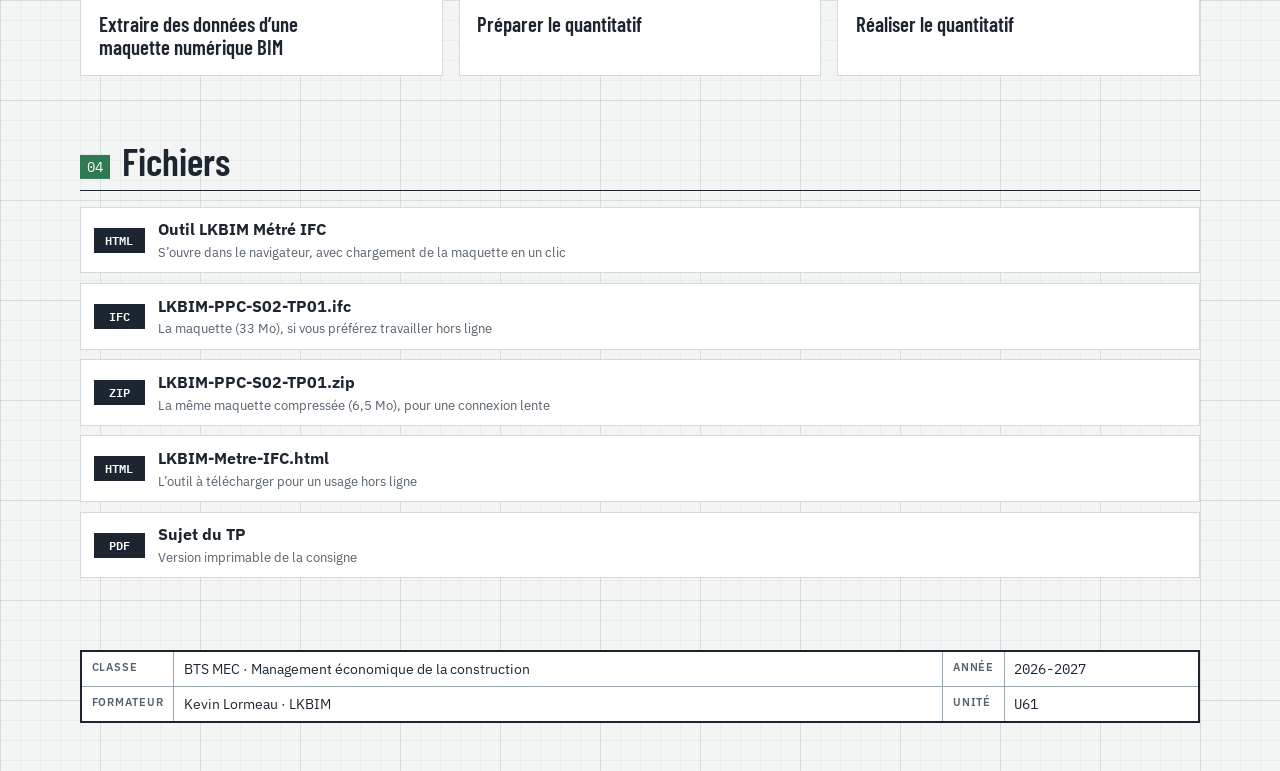
==== commit 4282ee78: "Lien de dépôt des rendus (Drive) Co-Authored-By: Claude Opus 5.5 <noreply@anthropic.com> Claude-Sess" ====
--- a/quantitatif-ifc/index.html
+++ b/quantitatif-ifc/index.html
@@ -74,7 +74,7 @@
 <a class="step4" href="tuto.html"><span class="n">ÉTAPE 1 · 30 min · avant le TP</span><span class="t">Tuto découverte</span><span class="d">7 missions guidées pour prendre l’outil en main, puis votre attestation à imprimer en PDF.</span><span class="go">Commencer le tuto →</span></a>
 <a class="step4" href="consigne.html"><span class="n">ÉTAPE 2 · 10 min</span><span class="t">Lire la consigne</span><span class="d">Situation, lots à métrer, résultats attendus, critères de réussite, déroulé conseillé.</span><span class="go">Lire la consigne →</span></a>
 <a class="step4 is-key" href="outil.html?ifc=fichiers/LKBIM-PPC-S02-TP01.ifc"><span class="n">ÉTAPE 3 · 3 h 30</span><span class="t">Réaliser le métré</span><span class="d">L’outil s’ouvre dans le navigateur ; cliquez « Charger la maquette du TP ».</span><span class="go">Ouvrir l’outil →</span></a>
-<div class="step4"><span class="n">ÉTAPE 4 · fin du TP</span><span class="t">Rendre</span><span class="d">Exporter Excel, vérifier le fichier, le déposer avec votre attestation du tuto.</span><span class="go">Lien de dépôt communiqué par votre formateur</span></div>
+<div class="step4"><span class="n">ÉTAPE 4 · fin du TP</span><span class="t">Rendre</span><span class="d">Exporter Excel, vérifier le fichier, le déposer avec votre attestation du tuto.</span><a class="go" href="https://drive.google.com/drive/folders/1_IP0Fx73pk9LbZJgUjIxPUrG3BdJcY0Y?usp=drive_link" target="_blank" rel="noopener">Ouvrir l’espace de dépôt →</a></div>
 </div>
 </section>
 <section class="wrap section two-col">
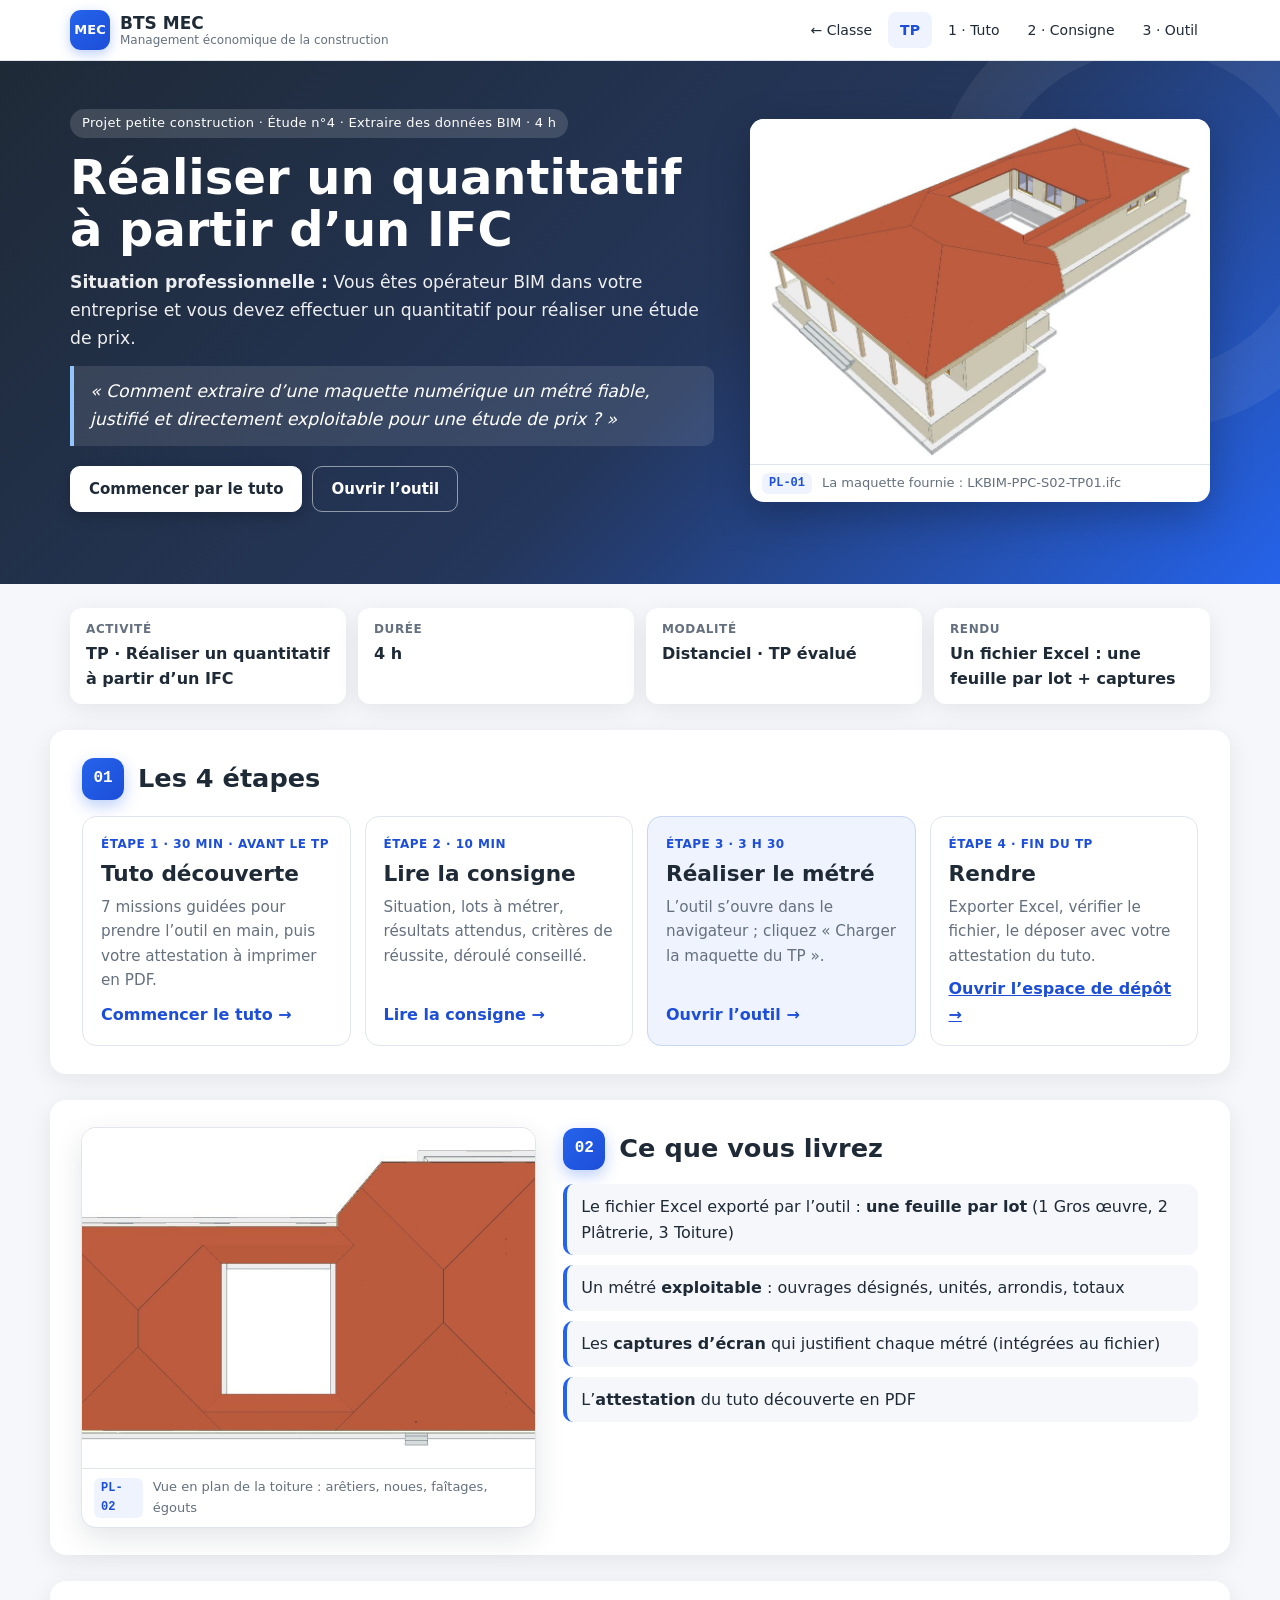
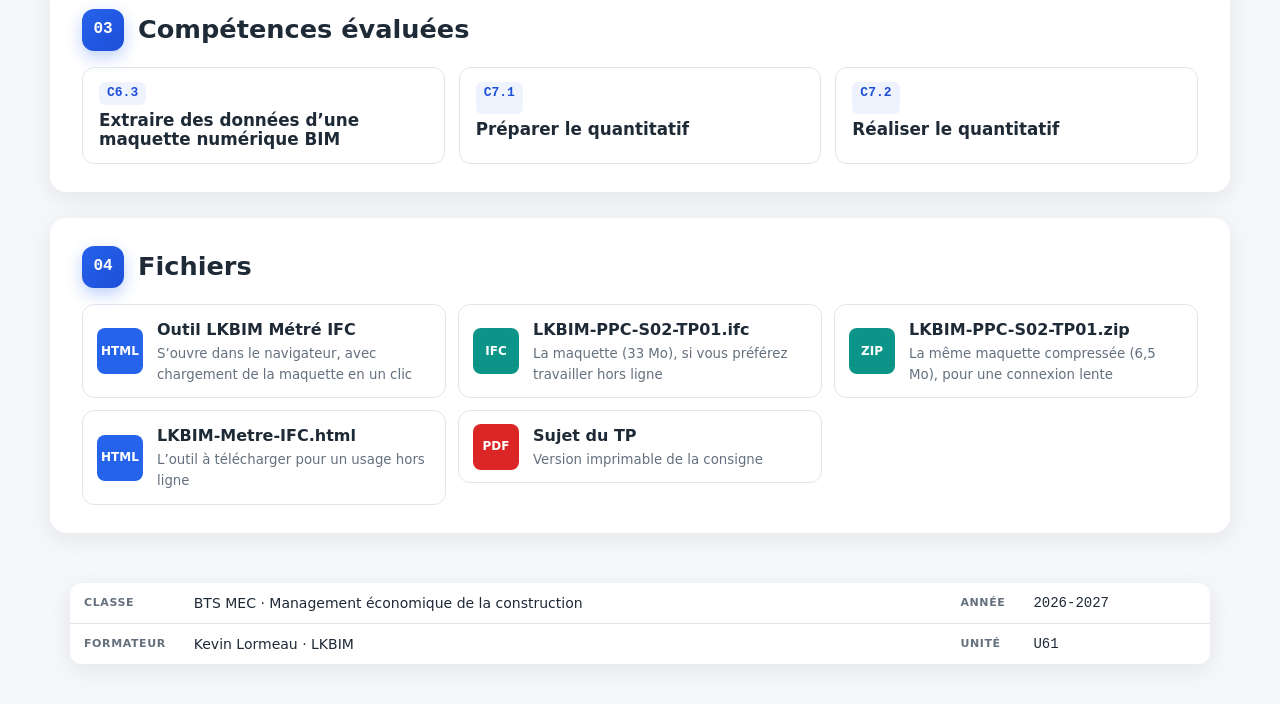
==== commit fc8dc803: "Charte du site BTS MEC alignée sur celle du tuto (bandeau bleu, cartes arrondies) Co-Authored-By: Cl" ====
--- a/quantitatif-ifc/index.html
+++ b/quantitatif-ifc/index.html
@@ -4,33 +4,31 @@
 <meta charset="utf-8">
 <meta name="viewport" content="width=device-width, initial-scale=1, viewport-fit=cover">
 <title>TP · Réaliser un quantitatif à partir d’un IFC</title>
-<link rel="preconnect" href="https://fonts.googleapis.com">
-<link rel="preconnect" href="https://fonts.gstatic.com" crossorigin>
-<link rel="stylesheet" href="https://fonts.googleapis.com/css2?family=Barlow+Condensed:wght@500;600;700&family=IBM+Plex+Sans:wght@400;500;600&family=IBM+Plex+Mono:wght@400;500&display=swap">
-<link rel="stylesheet" href="../assets/style.css?v=82925d70">
+<link rel="stylesheet" href="../assets/style.css?v=8d9eb369">
 <style>
-.steps4{display:grid;grid-template-columns:repeat(auto-fit,minmax(min(100%,15rem),1fr));gap:1rem}
-.step4{display:flex;flex-direction:column;gap:.5rem;background:var(--sheet);border:2px solid var(--ink);padding:1rem 1.1rem;text-decoration:none;position:relative;box-shadow:5px 5px 0 var(--line)}
-.step4:hover{box-shadow:7px 7px 0 var(--line-strong);transform:translate(-1px,-1px)}
-.step4 .n{font-family:var(--font-mono);font-size:.8rem;color:var(--ink-soft)}
-.step4 .t{font-family:var(--font-display);font-size:1.6rem;font-weight:700;line-height:1.05}
-.step4 .d{font-size:.95rem;color:var(--ink-soft)}
-.step4 .go{margin-top:auto;font-weight:600;color:var(--u21)}
-.step4.is-key{background:var(--u21-tint)}
-.lots{display:grid;grid-template-columns:repeat(auto-fit,minmax(min(100%,18rem),1fr));gap:1rem}
-.lot-card{background:var(--sheet);border:1px solid var(--line);border-top:4px solid var(--u21);padding:1rem 1.1rem}
-.lot-card:nth-child(2){border-top-color:var(--u22)}.lot-card:nth-child(3){border-top-color:var(--u23)}
-.lot-card h3{margin-bottom:.5rem}
-.horaire{width:100%;border-collapse:collapse;background:var(--sheet)}
-.horaire td{border-bottom:1px solid var(--line);padding:.55rem .7rem;vertical-align:top}
-.horaire td:first-child{font-family:var(--font-mono);white-space:nowrap;width:1%}
-.horaire td:nth-child(2){font-weight:600;white-space:nowrap}
-.alert{border-left:5px solid var(--u23);background:var(--u23-tint);padding:.8rem 1rem}
-.dl-list{list-style:none;padding:0;margin:0;display:grid;gap:.6rem}
-.dl-list a{display:flex;gap:.8rem;align-items:center;text-decoration:none;background:var(--sheet);border:1px solid var(--line);padding:.6rem .8rem}
-.dl-list a:hover{border-color:var(--ink)}
-.dl-list .ext{font-family:var(--font-mono);font-size:.75rem;font-weight:600;color:#fff;background:var(--ink);padding:.2rem .45rem;min-width:3.2rem;text-align:center}
-.dl-list small{display:block;color:var(--ink-soft)}
+.steps4{display:grid;grid-template-columns:repeat(auto-fit,minmax(min(100%,15rem),1fr));gap:14px;counter-reset:s}
+.step4{display:flex;flex-direction:column;gap:8px;background:#fff;border:1px solid var(--line);border-radius:14px;padding:18px;text-decoration:none;color:var(--ink);transition:transform .15s,box-shadow .15s}
+a.step4:hover{transform:translateY(-2px);box-shadow:0 10px 30px rgba(37,99,235,.15);border-color:#c7d6f5}
+.step4 .n{font-size:12px;font-weight:600;color:var(--acc2);text-transform:uppercase;letter-spacing:.5px}
+.step4 .t{font-size:1.35rem;font-weight:700;line-height:1.15}
+.step4 .d{font-size:.95rem;color:var(--mut)}
+.step4 .go{margin-top:auto;font-weight:600;color:var(--acc2)}
+.step4.is-key{background:var(--soft);border-color:#c7d6f5}
+.lots{display:grid;grid-template-columns:repeat(auto-fit,minmax(min(100%,17rem),1fr));gap:14px}
+.lot-card{border:1px solid var(--line);border-radius:14px;padding:16px 18px;border-top:5px solid var(--acc)}
+.lot-card:nth-child(2){border-top-color:#0d9488}.lot-card:nth-child(3){border-top-color:#f97316}
+.lot-card h3{margin:4px 0 10px;font-size:1.3rem}
+.horaire{width:100%;border-collapse:collapse}
+.horaire td{border-bottom:1px solid var(--line);padding:10px 12px;vertical-align:top}
+.horaire td:first-child{font-family:var(--mono);white-space:nowrap;width:1%;color:var(--acc2);font-weight:600}
+.horaire td:nth-child(2){font-weight:700;white-space:nowrap}
+.alert{background:#fff7ed;border:1px solid #fed7aa;border-left:5px solid var(--or);padding:12px 16px;border-radius:8px}
+.dl-list{list-style:none;padding:0;margin:0;display:grid;grid-template-columns:repeat(auto-fit,minmax(min(100%,22rem),1fr));gap:12px}
+.dl-list a{display:flex;gap:14px;align-items:center;text-decoration:none;color:var(--ink);border:1px solid var(--line);border-radius:12px;padding:12px 14px;transition:all .15s}
+.dl-list a:hover{border-color:var(--acc);box-shadow:0 6px 20px rgba(37,99,235,.12)}
+.dl-list .ext{font-size:12px;font-weight:800;color:#fff;background:var(--acc);border-radius:8px;width:46px;height:46px;display:grid;place-items:center;flex:none}
+.dl-list li:nth-child(2) .ext,.dl-list li:nth-child(3) .ext{background:#0d9488}.dl-list li:nth-child(5) .ext{background:#dc2626}
+.dl-list small{display:block;color:var(--mut)}
 </style>
 </head>
 <body>
@@ -115,6 +113,6 @@
     </table>
   </div>
 </footer>
-<script src="../assets/site.js?v=82925d70"></script>
+<script src="../assets/site.js?v=8d9eb369"></script>
 </body>
 </html>
--- a/assets/style.css
+++ b/assets/style.css
@@ -1,501 +1,120 @@
-/* Projet Villa – planche de projet : fond papier froid, trait d'encre, un code couleur par pôle, cartouche en pied de page */
+/* Site BTS MEC – charte « tuto LKBIM » : bandeau bleu nuit, cartes blanches arrondies, accent bleu */
 :root {
-  --paper: #f3f5f4;
-  --sheet: #ffffff;
-  --ink: #1d2630;
-  --ink-soft: #55616c;
-  --line: #d3d9dc;
-  --line-strong: #9aa6ad;
-  --u21: #2d5f8f;
-  --u22: #2f7a55;
-  --u23: #a96a14;
-  --u21-tint: #e6eef6;
-  --u22-tint: #e5f1ea;
-  --u23-tint: #f6ecdc;
-  --now: #fff4c7;
-  --font-display: "Barlow Condensed", "Arial Narrow", "Roboto Condensed", sans-serif;
-  --font-body: "IBM Plex Sans", "Segoe UI", system-ui, sans-serif;
-  --font-mono: "IBM Plex Mono", "Consolas", ui-monospace, monospace;
-  --step-0: 1rem;
-  --step-1: 1.25rem;
-  --step-2: 1.6rem;
-  --step-3: 2.2rem;
-  --step-4: clamp(2.4rem, 6vw, 3.6rem);
+  --ink: #1f2a37; --mut: #64707e; --line: #e1e6ec; --bg: #f5f7fa; --sheet: #fff;
+  --acc: #2563eb; --acc2: #1d4ed8; --soft: #eef3fd; --ok: #16a34a; --or: #f97316; --warn: #d97706;
+  --grad: linear-gradient(135deg, #1f2a37 0%, #24365a 55%, #2563eb 100%);
+  --shadow: 0 6px 24px rgba(20, 30, 50, .08);
+  --font: system-ui, -apple-system, "Segoe UI", Roboto, Arial, sans-serif;
+  --mono: ui-monospace, "Cascadia Mono", Consolas, monospace;
 }
-@media (prefers-color-scheme: dark) {
-  :root:not([data-theme="light"]) {
-    --paper: #151a1f; --sheet: #1c232a; --ink: #e4e9ec; --ink-soft: #a3afb7;
-    --line: #2f3941; --line-strong: #4e5b65;
-    --u21: #7fb0e0; --u22: #73c49b; --u23: #e0a650;
-    --u21-tint: #1d2c3b; --u22-tint: #1b3027; --u23-tint: #33291a; --now: #3a3418;
-    color-scheme: dark;
-  }
-}
-:root[data-theme="dark"] {
-  --paper: #151a1f; --sheet: #1c232a; --ink: #e4e9ec; --ink-soft: #a3afb7;
-  --line: #2f3941; --line-strong: #4e5b65;
-  --u21: #7fb0e0; --u22: #73c49b; --u23: #e0a650;
-  --u21-tint: #1d2c3b; --u22-tint: #1b3027; --u23-tint: #33291a; --now: #3a3418;
-  color-scheme: dark;
-}
-
 *, *::before, *::after { box-sizing: border-box; }
-html { -webkit-text-size-adjust: 100%; }
-body {
-  margin: 0;
-  background: var(--paper);
-  color: var(--ink);
-  font-family: var(--font-body);
-  font-size: var(--step-0);
-  line-height: 1.55;
-}
+html { scroll-behavior: smooth; -webkit-text-size-adjust: 100%; }
+body { margin: 0; font: 16px/1.6 var(--font); color: var(--ink); background: var(--bg); }
 img { max-width: 100%; }
-[hidden] { display: none !important; }
-a { color: inherit; }
-a:focus-visible, .pole-card:focus-visible { outline: 3px solid var(--u21); outline-offset: 3px; }
-h1, h2, h3 { font-family: var(--font-display); font-weight: 600; line-height: 1.1; text-wrap: balance; margin: 0; }
-h1 { font-size: var(--step-4); letter-spacing: -0.01em; }
-h2 { font-size: var(--step-3); }
-h3 { font-size: var(--step-2); }
+a { color: var(--acc2); }
+h1, h2, h3 { margin: 0; line-height: 1.15; }
 p { margin: 0; }
-.mono { font-family: var(--font-mono); font-variant-numeric: tabular-nums; }
-
-.wrap {
-  max-width: 72rem;
-  margin: 0 auto;
-  padding-left: max(16px, env(safe-area-inset-left, 0px));
-  padding-right: max(16px, env(safe-area-inset-right, 0px));
-}
+.mono { font-family: var(--mono); font-variant-numeric: tabular-nums; }
+.small { font-size: .85rem; }
+.wrap { max-width: 1180px; margin: 0 auto; padding-inline: 20px; }
 
 /* En-tête */
-.site-header { background: var(--sheet); border-bottom: 1px solid var(--line); }
-.header-inner { display: flex; flex-wrap: wrap; align-items: center; justify-content: space-between; gap: 0.75rem 1.5rem; padding-block: 0.75rem; }
-.brand { display: flex; align-items: center; gap: 0.6rem; text-decoration: none; }
-.brand-mark {
-  display: grid; place-items: center; width: 2.4rem; height: 2.4rem;
-  border: 2px solid var(--ink); font-family: var(--font-mono); font-weight: 500; font-size: 0.85rem;
-}
-.brand-text { display: flex; flex-direction: column; line-height: 1.15; }
-.brand-text strong { font-family: var(--font-display); font-size: 1.3rem; font-weight: 700; }
-.brand-text span { font-size: 0.8rem; color: var(--ink-soft); letter-spacing: 0.04em; }
-.nav { display: flex; flex-wrap: wrap; gap: 0.25rem; }
-.nav-link {
-  text-decoration: none; padding: 0.4rem 0.75rem; font-weight: 500; font-size: 0.95rem;
-  border-bottom: 3px solid transparent;
-}
-.nav-link:hover { border-bottom-color: var(--line-strong); }
-.nav-link.is-active { border-bottom-color: var(--ink); }
-.nav-link.pole-u21.is-active, .nav-link.pole-u21:hover { border-bottom-color: var(--u21); }
-.nav-link.pole-u22.is-active, .nav-link.pole-u22:hover { border-bottom-color: var(--u22); }
-.nav-link.pole-u23.is-active, .nav-link.pole-u23:hover { border-bottom-color: var(--u23); }
+.site-header { background: #fff; border-bottom: 1px solid var(--line); position: relative; z-index: 3; }
+.header-inner { display: flex; align-items: center; justify-content: space-between; gap: 1rem; flex-wrap: wrap; padding-block: 10px; }
+.brand { display: flex; align-items: center; gap: 10px; text-decoration: none; color: var(--ink); }
+.brand-mark { display: grid; place-items: center; width: 40px; height: 40px; border-radius: 11px; background: linear-gradient(135deg, #2563eb, #1d4ed8); color: #fff; font-weight: 800; font-size: 13px; box-shadow: 0 4px 12px rgba(37, 99, 235, .3); }
+.brand-text { display: flex; flex-direction: column; line-height: 1.2; }
+.brand-text strong { font-size: 17px; }
+.brand-text span { font-size: 12px; color: var(--mut); }
+.nav { display: flex; gap: 4px; flex-wrap: wrap; }
+.nav-link { text-decoration: none; color: var(--ink); padding: 7px 12px; border-radius: 8px; font-size: 14px; font-weight: 500; }
+.nav-link:hover { background: #f2f5f9; }
+.nav-link.is-active { background: var(--soft); color: var(--acc2); font-weight: 600; }
 
-/* Hero */
-.hero { padding-block: 2.5rem 1.5rem; display: grid; gap: 1rem; }
-.eyebrow { font-size: 0.8rem; text-transform: uppercase; letter-spacing: 0.08em; color: var(--ink-soft); font-weight: 500; }
-.lead { font-size: 1.12rem; max-width: 62ch; color: var(--ink); }
-.code-big { font-family: var(--font-mono); font-weight: 500; font-size: 0.7em; vertical-align: 0.12em; margin-right: 0.15em; }
-.hero-u21 .code-big { color: var(--u21); }
-.hero-u22 .code-big { color: var(--u22); }
-.hero-u23 .code-big { color: var(--u23); }
-.facts {
-  display: grid; grid-template-columns: repeat(auto-fit, minmax(13rem, 1fr));
-  margin: 0.5rem 0 0; border-top: 2px solid var(--ink); border-bottom: 1px solid var(--line);
-}
-.facts > div { padding: 0.75rem 1rem 0.75rem 0; min-width: 0; }
-.facts dt, .kv dt, .label {
-  font-size: 0.72rem; text-transform: uppercase; letter-spacing: 0.08em; color: var(--ink-soft); font-weight: 600;
-}
-.facts dd { margin: 0.15rem 0 0; font-weight: 500; }
+/* Bandeau */
+.hero-band { background: var(--grad); color: #fff; padding: 48px 0 72px; position: relative; overflow: hidden; }
+.hero-band::after { content: ""; position: absolute; right: -90px; top: -70px; width: 440px; height: 440px; border: 60px solid rgba(255, 255, 255, .06); border-radius: 50%; }
+.hero-split { display: grid; grid-template-columns: minmax(0, 7fr) minmax(0, 5fr); gap: 36px; align-items: center; position: relative; z-index: 1; }
+.hero-text { display: grid; gap: 14px; align-content: start; }
+.eyebrow { display: inline-block; justify-self: start; background: rgba(255, 255, 255, .14); padding: 4px 12px; border-radius: 20px; font-size: 13px; letter-spacing: .3px; }
+.hero-band h1 { font-size: clamp(2.2rem, 5vw, 3rem); line-height: 1.08; }
+.hero-sub { font-size: 1.25rem; opacity: .9; }
+.lead { font-size: 1.08rem; opacity: .92; max-width: 62ch; }
+.problematique { background: rgba(255, 255, 255, .1); border-left: 4px solid #93c5fd; padding: 12px 16px; border-radius: 0 10px 10px 0; font-style: italic; font-size: 1.08rem; }
+.actions { display: flex; gap: 10px; flex-wrap: wrap; margin-top: 6px; }
+.btn { display: inline-block; font: inherit; font-weight: 600; font-size: 15px; text-decoration: none; text-align: center; cursor: pointer; padding: 10px 18px; border-radius: 10px; background: var(--acc); color: #fff; border: 1.5px solid var(--acc); box-shadow: 0 4px 14px rgba(37, 99, 235, .25); }
+.btn:hover { background: var(--acc2); }
+.hero-band .btn { background: #fff; color: var(--ink); border-color: #fff; box-shadow: 0 4px 14px rgba(0, 0, 0, .2); }
+.hero-band .btn:hover { background: #eef3fd; }
+.btn-ghost, .hero-band .btn-ghost { background: transparent; color: inherit; border-color: rgba(255, 255, 255, .5); box-shadow: none; }
+.hero-band .btn-ghost { color: #fff; }
 
-/* Sections */
-.section { padding-block: 2rem; display: grid; gap: 1rem; align-content: start; }
-.section-lead { color: var(--ink-soft); max-width: 65ch; }
-.two-col { grid-template-columns: repeat(auto-fit, minmax(min(100%, 28rem), 1fr)); gap: 2rem; }
-.two-col > div { display: grid; gap: 1rem; align-content: start; min-width: 0; }
+/* Planches (images) */
+.planche { margin: 0; background: #fff; border-radius: 14px; overflow: hidden; box-shadow: 0 14px 40px rgba(0, 0, 0, .25); }
+.planche img { display: block; width: 100%; aspect-ratio: 4 / 3; object-fit: cover; background: #fff; }
+.planche figcaption { display: flex; gap: 10px; align-items: center; padding: 8px 12px; font-size: 13px; color: var(--mut); border-top: 1px solid var(--line); }
+.planche figcaption .mono { background: var(--soft); color: var(--acc2); font-weight: 700; border-radius: 6px; padding: 1px 7px; font-size: 12px; }
+.section .planche { box-shadow: 0 0 0 1px var(--line), 0 10px 30px rgba(20, 30, 50, .12); }
 
-/* Cartes de pôle */
-.poles { display: grid; grid-template-columns: repeat(auto-fit, minmax(min(100%, 19rem), 1fr)); gap: 1rem; }
-.pole-card {
-  --c: var(--ink); --t: var(--sheet);
-  display: grid; gap: 0.5rem; align-content: start; text-decoration: none;
-  background: var(--sheet); border: 1px solid var(--line); border-top: 6px solid var(--c);
-  padding: 1.1rem 1.2rem 1.2rem;
-}
-.pole-card:hover { background: var(--t); }
-.pole-u21 { --c: var(--u21); --t: var(--u21-tint); }
-.pole-u22 { --c: var(--u22); --t: var(--u22-tint); }
-.pole-u23 { --c: var(--u23); --t: var(--u23-tint); }
-.pole-code { font-family: var(--font-mono); font-weight: 500; color: var(--c); }
-.pole-name { font-family: var(--font-display); font-size: var(--step-2); font-weight: 600; line-height: 1.1; }
-.pole-role { color: var(--ink-soft); }
-.pole-go { font-weight: 600; color: var(--c); margin-top: 0.25rem; }
-.pole-go::after { content: " →"; }
-.kv { display: grid; gap: 0.45rem; margin: 0.25rem 0 0; }
-.kv > div { display: grid; grid-template-columns: 7.5rem 1fr; gap: 0.5rem; align-items: baseline; }
-.kv dd { margin: 0; min-width: 0; }
-.kv-block { background: var(--sheet); border: 1px solid var(--line); padding: 1rem; }
+/* Cartouche de synthèse */
+.titleblock { display: grid; grid-template-columns: repeat(auto-fit, minmax(12rem, 1fr)); gap: 12px; margin: 0; }
+.titleblock > div { background: #fff; border-radius: 12px; padding: 12px 16px; box-shadow: var(--shadow); }
+.titleblock dt { font-size: 12px; text-transform: uppercase; letter-spacing: .6px; color: var(--mut); font-weight: 600; }
+.titleblock dd { margin: 2px 0 0; font-weight: 600; }
 
-/* Tableaux */
-.table-scroll { overflow-x: auto; background: var(--sheet); border: 1px solid var(--line); }
-table.data { width: 100%; border-collapse: collapse; font-size: 0.93rem; }
-table.data th, table.data td { text-align: left; vertical-align: top; padding: 0.6rem 0.75rem; border-bottom: 1px solid var(--line); }
-table.data thead th {
-  font-size: 0.72rem; text-transform: uppercase; letter-spacing: 0.07em; color: var(--ink-soft);
-  border-bottom: 2px solid var(--ink); white-space: nowrap;
-}
-table.data tbody tr:last-child td, table.data tbody tr:last-child th { border-bottom: 0; }
-.planning { min-width: 52rem; }
-.planning tbody th { white-space: nowrap; font-weight: 500; }
-.planning tbody th small { display: block; color: var(--ink-soft); font-family: var(--font-mono); font-size: 0.8rem; }
-.planning td { width: 24%; }
-.planning td:last-child { width: 10%; }
-.planning thead .h-u21 { box-shadow: inset 0 -4px 0 var(--u21); }
-.planning thead .h-u22 { box-shadow: inset 0 -4px 0 var(--u22); }
-.planning thead .h-u23 { box-shadow: inset 0 -4px 0 var(--u23); }
-tr.is-now td, tr.is-now th { background: var(--now); }
-tr.is-now th::after { content: "En cours"; display: block; font-size: 0.7rem; font-weight: 600; text-transform: uppercase; letter-spacing: 0.06em; margin-top: 0.2rem; }
-.milestone { display: inline-block; font-size: 0.8rem; font-weight: 600; border: 1px solid var(--ink); padding: 0.1rem 0.4rem; white-space: nowrap; }
-.milestone.is-final { background: var(--ink); color: var(--paper); }
-.register td:first-child { width: 4rem; }
-
-.tag { display: inline-block; font-family: var(--font-mono); font-size: 0.78rem; font-weight: 500; padding: 0.05rem 0.4rem; border: 1px solid currentColor; }
-.tag-u21 { color: var(--u21); }
-.tag-u22 { color: var(--u22); }
-.tag-u23 { color: var(--u23); }
-
-/* Listes */
-.list, .checks, .deliverables { margin: 0; padding-left: 1.2rem; display: grid; gap: 0.35rem; }
-.checks { list-style: none; padding-left: 0; }
-.checks li { padding-left: 1.5rem; position: relative; }
-.checks li::before { content: ""; position: absolute; left: 0; top: 0.35em; width: 0.85rem; height: 0.85rem; border: 1.5px solid var(--line-strong); }
-.deliverables { grid-template-columns: repeat(auto-fit, minmax(min(100%, 17rem), 1fr)); gap: 0.5rem 1.5rem; }
+/* Sections en cartes */
+main { padding-bottom: 40px; }
+.section { background: #fff; border-radius: 16px; box-shadow: var(--shadow); padding: 28px 32px; margin-top: 26px; display: grid; gap: 16px; align-content: start; }
+.hero-band + .section, .hero-band + section.wrap { margin-top: -40px; position: relative; z-index: 2; }
+.section-head { display: flex; align-items: center; gap: 14px; }
+.section-num { display: grid; place-items: center; width: 42px; height: 42px; border-radius: 12px; background: linear-gradient(135deg, #2563eb, #1d4ed8); color: #fff; font-weight: 800; font-size: 16px; flex: none; box-shadow: 0 6px 16px rgba(37, 99, 235, .3); }
+.section-head h2 { font-size: 1.6rem; }
+.section-lead { color: var(--mut); }
+.two-col { grid-template-columns: minmax(0, 5fr) minmax(0, 7fr); align-items: start; gap: 28px; }
+.note { display: grid; gap: 14px; align-content: start; }
+.list, .checks, .deliverables { margin: 0; padding-left: 1.2rem; display: grid; gap: 6px; }
+.checks { list-style: none; padding: 0; }
+.checks li { position: relative; padding-left: 28px; }
+.checks li::before { content: "✓"; position: absolute; left: 0; top: 1px; width: 20px; height: 20px; border-radius: 6px; background: var(--soft); color: var(--acc2); font-weight: 800; font-size: 12px; display: grid; place-items: center; }
+.deliverables { list-style: none; padding: 0; gap: 10px; }
+.deliverables li { background: var(--bg); border-radius: 10px; padding: 10px 14px; border-left: 4px solid var(--acc); }
 
 /* Compétences */
-.comps { display: grid; grid-template-columns: repeat(auto-fit, minmax(min(100%, 20rem), 1fr)); gap: 1rem; }
-.comp { background: var(--sheet); border: 1px solid var(--line); padding: 1rem 1.1rem; display: grid; gap: 0.6rem; align-content: start; }
-.comp h3 { font-size: 1.3rem; }
-.comp-code { font-weight: 500; color: var(--ink-soft); }
+.comps { display: grid; grid-template-columns: repeat(auto-fit, minmax(min(100%, 16rem), 1fr)); gap: 14px; }
+.comp { border: 1px solid var(--line); border-radius: 12px; padding: 14px 16px; display: grid; gap: 6px; }
+.comp h3 { font-size: 1.05rem; }
+.comp-code { justify-self: start; background: var(--soft); color: var(--acc2); font-weight: 700; border-radius: 6px; padding: 1px 8px; font-size: 13px; }
 
-/* Séances */
-.seances { display: grid; gap: 0.75rem; }
-.seance {
-  --c: var(--ink);
-  background: var(--sheet); border: 1px solid var(--line); border-left: 5px solid var(--c);
-  padding: 1rem 1.2rem; display: grid; gap: 0.75rem;
-}
-.pole-u21 .seance { --c: var(--u21); }
-.pole-u22 .seance { --c: var(--u22); }
-.pole-u23 .seance { --c: var(--u23); }
-.seance-head { display: grid; grid-template-columns: auto 1fr auto; gap: 0.25rem 1rem; align-items: baseline; }
-.seance-date { display: grid; font-size: 0.85rem; color: var(--ink-soft); min-width: 6.5rem; }
-.seance-date .mono { color: var(--ink); font-weight: 500; font-size: 0.95rem; }
-.seance h3 { font-size: 1.45rem; }
-.seance-num { font-size: 0.8rem; font-weight: 500; color: var(--c); vertical-align: 0.2em; margin-right: 0.3rem; }
-.badge-next { display: none; font-size: 0.72rem; font-weight: 600; text-transform: uppercase; letter-spacing: 0.06em; background: var(--c); color: var(--sheet); padding: 0.2rem 0.5rem; }
-.seance.is-next .badge-next { display: inline-block; }
-.seance.is-next { box-shadow: 0 0 0 2px var(--c); }
-.seance.is-past { opacity: 0.62; }
-.prob { font-style: italic; color: var(--ink-soft); max-width: 70ch; }
-.seance-grid { display: grid; grid-template-columns: minmax(0, 3fr) minmax(0, 2fr); gap: 1rem 1.5rem; }
-.seance-grid > div { display: grid; gap: 0.4rem; align-content: start; min-width: 0; }
-.seance-side { border-left: 1px solid var(--line); padding-left: 1.25rem; }
-.seance-side .label:not(:first-child) { margin-top: 0.5rem; }
-.res { font-size: 0.9rem; color: var(--ink-soft); }
+/* Cartes projets (accueil) */
+.projets { display: grid; grid-template-columns: repeat(auto-fit, minmax(min(100%, 30rem), 1fr)); gap: 18px; }
+.projet-card { display: grid; grid-template-columns: minmax(0, 5fr) minmax(0, 7fr); text-decoration: none; color: var(--ink); border: 1px solid var(--line); border-radius: 14px; overflow: hidden; background: #fff; transition: transform .15s, box-shadow .15s; }
+.projet-card:hover { transform: translateY(-2px); box-shadow: 0 10px 30px rgba(37, 99, 235, .15); border-color: #c7d6f5; }
+.projet-img { position: relative; background: #fff; border-right: 1px solid var(--line); display: grid; place-items: center; }
+.projet-img img { display: block; width: 100%; height: 100%; object-fit: contain; padding: 10px; }
+.statut { position: absolute; left: 10px; top: 10px; background: #fff; border: 1px solid var(--line); border-radius: 20px; padding: 2px 10px; font-size: 12px; font-weight: 600; }
+.statut.is-on { background: var(--ok); color: #fff; border-color: var(--ok); }
+.projet-body { display: flex; flex-direction: column; gap: 8px; padding: 18px 20px; }
+.projet-num { font-size: 12px; color: var(--acc2); font-weight: 600; letter-spacing: .5px; }
+.projet-title { font-size: 1.3rem; font-weight: 700; line-height: 1.2; }
+.projet-resume { color: var(--mut); font-size: .95rem; }
+.projet-meta { display: flex; flex-wrap: wrap; gap: 6px 18px; font-size: 14px; }
+.projet-meta b { display: block; font-size: 11px; text-transform: uppercase; letter-spacing: .6px; color: var(--mut); }
+.projet-cta { align-self: flex-start; margin-top: auto; }
 
-.tree { background: var(--sheet); border: 1px solid var(--line); padding: 1rem; margin: 0; overflow-x: auto; font-size: 0.9rem; line-height: 1.5; }
+/* Pied de page */
+.site-footer { padding-block: 10px 40px; }
+.cartouche { width: 100%; border-collapse: separate; border-spacing: 0; background: #fff; border-radius: 12px; overflow: hidden; box-shadow: var(--shadow); font-size: 14px; }
+.cartouche th, .cartouche td { padding: 9px 14px; text-align: left; border-bottom: 1px solid var(--line); }
+.cartouche tr:last-child th, .cartouche tr:last-child td { border-bottom: 0; }
+.cartouche th { font-size: 11px; text-transform: uppercase; letter-spacing: .6px; color: var(--mut); width: 1%; white-space: nowrap; }
 
-/* Cartouche */
-.site-footer { padding-block: 2.5rem 3rem; }
-.cartouche { width: 100%; border-collapse: collapse; background: var(--sheet); border: 2px solid var(--ink); font-size: 0.85rem; }
-.cartouche th, .cartouche td { border: 1px solid var(--line-strong); padding: 0.4rem 0.6rem; text-align: left; vertical-align: top; }
-.cartouche th { font-size: 0.68rem; text-transform: uppercase; letter-spacing: 0.08em; color: var(--ink-soft); font-weight: 600; white-space: nowrap; width: 1%; }
-
-@media (max-width: 640px) {
-  .seance-head { grid-template-columns: 1fr; }
-  .seance-grid { grid-template-columns: 1fr; }
-  .seance-side { border-left: 0; padding-left: 0; border-top: 1px solid var(--line); padding-top: 0.75rem; }
-  .kv > div { grid-template-columns: 1fr; gap: 0; }
-  .cartouche, .cartouche tbody, .cartouche tr, .cartouche th, .cartouche td { display: block; width: auto; }
-  .cartouche th { border-bottom: 0; padding-bottom: 0; }
-  .cartouche td { border-top: 0; }
-}
-@media (prefers-reduced-motion: reduce) { * { transition: none !important; animation: none !important; } }
-
-/* ===== Site de la classe : composants ajoutés (accueil, MDQB) ===== */
-.sr { position: absolute; width: 1px; height: 1px; overflow: hidden; clip: rect(0 0 0 0); }
-.small { font-size: 0.82rem; }
-.c { text-align: center !important; }
-
-/* Cartes projet */
-.projet-card { --c: var(--line-strong); display: grid; gap: 0.5rem; align-content: start; text-decoration: none;
-  background: var(--sheet); border: 1px solid var(--line); border-top: 6px solid var(--c); padding: 1.1rem 1.2rem 1.2rem; }
-.projet-card.is-on { --c: var(--u22); }
-.projet-card:hover { background: var(--u22-tint); }
-.projet-top { display: flex; justify-content: space-between; align-items: center; color: var(--ink-soft); font-size: 0.85rem; }
-.statut { font-size: 0.72rem; font-weight: 600; text-transform: uppercase; letter-spacing: 0.06em; border: 1px solid currentColor; padding: 0.1rem 0.45rem; }
-.statut.is-on { background: var(--u22); color: var(--sheet); border-color: var(--u22); }
-.projet-card .pole-go { color: var(--c); }
-
-/* Agenda */
-.agenda { list-style: none; margin: 0; padding: 0; display: grid; gap: 0.4rem; }
-.agenda a { --c: var(--u22); display: grid; grid-template-columns: 7rem 1fr auto; gap: 1rem; align-items: center;
-  text-decoration: none; background: var(--sheet); border: 1px solid var(--line); border-left: 5px solid var(--c); padding: 0.6rem 1rem; }
-.agenda a:hover { background: var(--u22-tint); }
-.agenda li.is-past { opacity: 0.6; }
-.agenda li.is-next a { box-shadow: 0 0 0 2px var(--c); }
-.agenda li.is-next .badge-next, .seance-card.is-next .badge-next { display: inline-block; }
-
-/* Cartes séance MDQB */
-.seance-cards { display: grid; gap: 0.6rem; }
-.seance-card { --c: var(--u22); display: grid; grid-template-columns: 7rem 1fr auto auto; gap: 0.5rem 1rem; align-items: center;
-  text-decoration: none; background: var(--sheet); border: 1px solid var(--line); border-left: 5px solid var(--c); padding: 0.8rem 1rem; }
-.seance-card:hover { background: var(--u22-tint); }
-.seance-card.is-past { opacity: 0.62; }
-.seance-card.is-next { box-shadow: 0 0 0 2px var(--c); }
-.seance-card-title { font-family: var(--font-display); font-size: 1.35rem; font-weight: 600; line-height: 1.15; display: grid; }
-.seance-card .seance-num { color: var(--u22); font-family: var(--font-mono); font-size: 0.78rem; }
-.eval-tag { font-size: 0.72rem; font-weight: 600; text-transform: uppercase; letter-spacing: 0.06em; color: var(--ink-soft); }
-.eval-tag.is-som { color: var(--sheet); background: var(--ink); padding: 0.15rem 0.5rem; }
-.badge-next { --c: var(--u22); }
-
-.problematique { font-family: var(--font-display); font-size: 1.4rem; font-weight: 500; font-style: italic;
-  border-left: 4px solid var(--u22); padding-left: 0.9rem; max-width: 60ch; }
-
-/* Page séance */
-.seance-layout { grid-template-columns: minmax(0, 1fr) 19rem; gap: 2rem; align-items: start; }
-.seance-main { display: grid; gap: 1rem; min-width: 0; }
-.seance-aside { display: grid; gap: 0.75rem; position: sticky; top: 1rem; }
-.box { background: var(--sheet); border: 1px solid var(--line); padding: 0.9rem 1rem; display: grid; gap: 0.5rem; }
-.parties { list-style: none; margin: 0; padding: 0; display: grid; gap: 1rem; counter-reset: p; }
-.partie { background: var(--sheet); border: 1px solid var(--line); border-left: 5px solid var(--u22); }
-.partie-head { display: flex; gap: 1rem; align-items: baseline; padding: 0.8rem 1.1rem; border-bottom: 1px solid var(--line); }
-.partie-duree { font-size: 0.82rem; color: var(--u22); font-weight: 500; min-width: 4.5rem; }
-.partie-head h3 { font-size: 1.4rem; }
-.partie-body { padding: 0.9rem 1.1rem 1.1rem; display: grid; gap: 0.8rem; min-width: 0; }
-
-/* Ressources */
-.res-list { list-style: none; margin: 0; padding: 0; display: grid; gap: 0.4rem; }
-.res-link { display: inline-block; font-weight: 500; text-decoration: none; border-bottom: 2px solid var(--u22); }
-.res-link::after { content: " ↗"; color: var(--ink-soft); }
-.res-link.is-missing { border-bottom: 2px dashed var(--line-strong); color: var(--ink-soft); }
-.res-link.is-missing::after { content: " · lien à venir"; font-size: 0.8rem; }
-
-/* Méthode */
-.methode { background: var(--u22-tint); border: 1px solid var(--line); }
-.methode summary { cursor: pointer; padding: 0.55rem 0.9rem; font-weight: 600; color: var(--u22); }
-.methode > div { padding: 0 0.9rem 0.8rem; display: grid; gap: 0.5rem; }
-
-/* Formulaires */
-.form-grid { display: grid; grid-template-columns: repeat(auto-fit, minmax(min(100%, 16rem), 1fr)); gap: 0.7rem 1rem; }
-.field { display: grid; gap: 0.25rem; }
-.field label { font-size: 0.85rem; font-weight: 600; }
-input[type="text"], textarea, table.editable td[contenteditable] {
-  font: inherit; color: var(--ink); background: var(--paper); border: 1px solid var(--line-strong); padding: 0.4rem 0.5rem; width: 100%; }
-textarea { resize: vertical; }
-input:focus, textarea:focus, td[contenteditable]:focus { outline: 2px solid var(--u22); outline-offset: 0; }
-.matrice td input[type="text"] { min-width: 10rem; }
-.matrice input[type="radio"] { width: 1.1rem; height: 1.1rem; accent-color: var(--u22); }
-table.editable { min-width: 60rem; }
-table.editable td { min-width: 6rem; }
-table.editable td[contenteditable] { display: table-cell; width: auto; border: 0; border-bottom: 1px solid var(--line); }
-table.editable tr.exemple td { color: var(--ink-soft); font-style: italic; }
-.del-row { background: none; border: 0; color: var(--ink-soft); cursor: pointer; font-size: 1.1rem; }
-
-/* Boutons */
-.actions { display: flex; flex-wrap: wrap; gap: 0.5rem; }
-.actions-col { display: grid; gap: 0.5rem; }
-.btn { font: inherit; font-weight: 600; cursor: pointer; text-decoration: none; text-align: center;
-  background: var(--u22); color: var(--sheet); border: 1px solid var(--u22); padding: 0.5rem 0.9rem; }
-.btn-ghost { background: transparent; color: var(--ink); border-color: var(--line-strong); }
-.pager { display: flex; justify-content: space-between; padding-top: 0; }
-
-/* Check-list */
-.todo { list-style: none; margin: 0; padding: 0; display: grid; gap: 0.4rem; }
-.todo label { display: flex; gap: 0.5rem; align-items: flex-start; cursor: pointer; }
-.todo input { margin-top: 0.3rem; accent-color: var(--u22); }
-.todo input:checked + span { text-decoration: line-through; color: var(--ink-soft); }
-
-/* Légende des lots */
-.legende-lots { display: flex; flex-wrap: wrap; gap: 0.5rem; }
-.lot { font-size: 0.85rem; padding: 0.2rem 0.6rem; border-left: 6px solid; background: var(--sheet); border-top: 1px solid var(--line); border-right: 1px solid var(--line); border-bottom: 1px solid var(--line); }
-.l07 { border-left-color: #c0392b; } .l07fp { border-left-color: #2471a3; } .l03 { border-left-color: #2f7a55; } .l06 { border-left-color: #8b5a2b; }
-tr.total th, tr.total td { border-top: 2px solid var(--ink); font-weight: 600; }
-
-@media (max-width: 860px) {
-  .seance-layout { grid-template-columns: 1fr; }
-  .seance-aside { position: static; }
-  .seance-card, .agenda a { grid-template-columns: 1fr; }
+@media (max-width: 900px) {
+  .hero-split, .two-col, .projet-card { grid-template-columns: 1fr; }
+  .section { padding: 22px 20px; }
+  .projet-img { border-right: 0; border-bottom: 1px solid var(--line); }
 }
 @media print {
-  .site-header, .seance-aside, .pager, .actions, .site-footer, .methode { display: none !important; }
-  body { background: #fff; }
-  .partie, .table-scroll { break-inside: avoid; border-color: #999; }
+  body { background: #fff; } .site-header, .actions, .site-footer { display: none; }
+  .hero-band { background: #fff; color: var(--ink); } .hero-band::after { display: none; }
+  .section { box-shadow: none; border: 1px solid #ccc; break-inside: avoid; }
 }
-
-/* ===================== Habillage « planche de bureau d'études » (v2) ===================== */
-:root { --accent: var(--u22); --grid: rgba(29, 38, 48, 0.045); --grid-strong: rgba(29, 38, 48, 0.08); }
-body {
-  background-color: var(--paper);
-  background-image:
-    linear-gradient(var(--grid-strong) 1px, transparent 1px), linear-gradient(90deg, var(--grid-strong) 1px, transparent 1px),
-    linear-gradient(var(--grid) 1px, transparent 1px), linear-gradient(90deg, var(--grid) 1px, transparent 1px);
-  background-size: 100px 100px, 100px 100px, 20px 20px, 20px 20px;
-}
-.site-header { position: sticky; top: 0; z-index: 10; background: color-mix(in srgb, var(--sheet) 92%, transparent); backdrop-filter: blur(6px); }
-.brand-mark { background: var(--ink); color: var(--sheet); border-color: var(--ink); }
-
-/* Bandeau d'en-tête */
-.hero-band { background: var(--sheet); border-bottom: 2px solid var(--ink); padding-block: 2.5rem 2rem; display: grid; gap: 1.5rem; }
-.hero-split { display: grid; grid-template-columns: minmax(0, 1.15fr) minmax(0, 0.85fr); gap: 2.5rem; align-items: center; }
-.hero-text { display: grid; gap: 1rem; align-content: center; }
-.hero-text h1 { font-size: clamp(2.6rem, 6vw, 4.2rem); line-height: 0.98; }
-.hero-sub { font-family: var(--font-display); font-size: 1.35rem; color: var(--accent); font-weight: 500; }
-.big-num { display: block; font-size: 0.42em; color: var(--accent); letter-spacing: 0.02em; margin-bottom: 0.3rem; }
-
-/* Planche : image encadrée comme un dessin, avec son cartouche */
-.planche { margin: 0; background: var(--sheet); border: 2px solid var(--ink); padding: 0.6rem; box-shadow: 8px 8px 0 var(--grid-strong); position: relative; }
-.planche::before, .planche::after { content: ""; position: absolute; width: 14px; height: 14px; border-color: var(--accent); border-style: solid; }
-.planche::before { top: -8px; left: -8px; border-width: 3px 0 0 3px; }
-.planche::after { bottom: -8px; right: -8px; border-width: 0 3px 3px 0; }
-.planche img { display: block; width: 100%; aspect-ratio: 4 / 3; object-fit: cover; background: #fff; border: 1px solid var(--line); }
-.small-planche img { aspect-ratio: auto; object-fit: contain; padding: 1rem; }
-.planche figcaption { display: grid; grid-template-columns: auto 1fr; border: 1px solid var(--ink); border-top: 0; font-size: 0.8rem; }
-.planche figcaption > * { padding: 0.35rem 0.6rem; }
-.planche figcaption .mono { background: var(--ink); color: var(--sheet); font-weight: 500; }
-
-/* Titres de section numérotés */
-.section-head { display: flex; align-items: baseline; gap: 0.75rem; border-bottom: 1px solid var(--ink); padding-bottom: 0.4rem; }
-.section-num { font-size: 0.85rem; color: var(--sheet); background: var(--accent); padding: 0.1rem 0.45rem; transform: translateY(-0.3em); }
-.section-head h2 { font-size: clamp(1.8rem, 3.5vw, 2.4rem); }
-.note { background: var(--sheet); border: 1px solid var(--line); padding: 1.2rem 1.3rem; }
-
-/* Cartes projet */
-.projets { display: grid; grid-template-columns: repeat(auto-fit, minmax(min(100%, 24rem), 1fr)); gap: 1.5rem; }
-.projet-card { padding: 0; border: 2px solid var(--ink); border-top-width: 2px; background: var(--sheet); display: grid; grid-template-rows: auto 1fr; overflow: hidden;
-  transition: transform .15s ease, box-shadow .15s ease; box-shadow: 6px 6px 0 var(--grid-strong); }
-.projet-card:hover { background: var(--sheet); transform: translate(-2px, -2px); box-shadow: 10px 10px 0 color-mix(in srgb, var(--accent) 35%, transparent); }
-.projet-card:not(.is-on) { filter: saturate(0.35); }
-.projet-card:not(.is-on):hover { filter: none; }
-.projet-img { position: relative; display: block; border-bottom: 2px solid var(--ink); }
-.projet-img img { display: block; width: 100%; aspect-ratio: 16 / 9; object-fit: cover; }
-.projet-img .statut { position: absolute; top: 0.8rem; left: 0.8rem; background: var(--sheet); color: var(--ink); border: 1px solid var(--ink); }
-.projet-img .statut.is-on { background: var(--accent); color: #fff; border-color: var(--accent); }
-.projet-body { display: grid; gap: 0.7rem; padding: 1.2rem 1.3rem 1.4rem; align-content: start; }
-.projet-num { font-size: 0.78rem; color: var(--accent); letter-spacing: 0.06em; }
-.projet-title { font-family: var(--font-display); font-weight: 700; font-size: 2rem; line-height: 1; }
-.projet-resume { color: var(--ink-soft); }
-.projet-meta { display: flex; flex-wrap: wrap; gap: 0.4rem 1.5rem; font-size: 0.92rem; }
-.projet-meta b { display: block; font-size: 0.7rem; text-transform: uppercase; letter-spacing: 0.08em; color: var(--ink-soft); }
-.projet-cta { justify-self: start; margin-top: 0.3rem; }
-.progress { position: relative; height: 1.6rem; border: 1px solid var(--ink); background: repeating-linear-gradient(90deg, transparent 0 calc(20% - 1px), var(--line) calc(20% - 1px) 20%); }
-.progress-bar { position: absolute; inset: 0 auto 0 0; width: 0; background: var(--accent); transition: width .6s ease; }
-.progress-label { position: relative; z-index: 1; font-size: 0.78rem; padding: 0 0.5rem; line-height: 1.6rem; mix-blend-mode: difference; color: #fff; }
-.progress.is-off { background: transparent; border-style: dashed; }
-.progress.is-off .progress-label { mix-blend-mode: normal; color: var(--ink-soft); }
-
-/* Agenda */
-.agenda a { grid-template-columns: 3.2rem 9rem 1fr auto; padding: 0.7rem 1rem; border: 1px solid var(--ink); border-left: 6px solid var(--accent); }
-.ag-num { font-size: 1.5rem; font-weight: 500; color: var(--accent); }
-.ag-date { font-size: 0.85rem; color: var(--ink-soft); }
-.ag-title { font-family: var(--font-display); font-size: 1.3rem; font-weight: 600; line-height: 1.1; display: grid; }
-.ag-title small { font-family: var(--font-body); font-size: 0.78rem; color: var(--ink-soft); font-weight: 400; }
-
-/* Frise des séances */
-.timeline { display: grid; grid-template-columns: repeat(auto-fit, minmax(min(100%, 12.5rem), 1fr)); gap: 0; border: 2px solid var(--ink); background: var(--sheet); }
-.tl-item { position: relative; display: grid; gap: 0.5rem; align-content: start; padding: 1rem 1.1rem 1.2rem; text-decoration: none; border-right: 1px solid var(--line); min-height: 13rem; transition: background .15s; }
-.tl-item:last-child { border-right: 0; }
-.tl-item:hover { background: var(--u22-tint); }
-.tl-num { font-size: 2.6rem; line-height: 1; color: var(--accent); font-weight: 500; }
-.tl-date { font-size: 0.8rem; color: var(--ink-soft); }
-.tl-title { font-family: var(--font-display); font-size: 1.35rem; font-weight: 600; line-height: 1.1; }
-.tl-foot { display: flex; justify-content: space-between; align-items: center; margin-top: auto; padding-top: 0.5rem; border-top: 1px dashed var(--line-strong); }
-.tl-item .badge-next { position: absolute; top: 1rem; right: 1rem; }
-.tl-item.is-next { background: var(--u22-tint); box-shadow: inset 0 -5px 0 var(--accent); }
-.tl-item.is-next .badge-next { display: inline-block; }
-.tl-item.is-past { opacity: 0.55; }
-
-/* Bloc titre (cartouche) */
-.titleblock { display: grid; grid-template-columns: repeat(auto-fit, minmax(12rem, 1fr)); margin: 0; border: 2px solid var(--ink); background: var(--sheet); }
-.titleblock > div { padding: 0.6rem 0.9rem; border-right: 1px solid var(--line-strong); }
-.titleblock > div:last-child { border-right: 0; }
-.titleblock dt { font-size: 0.68rem; text-transform: uppercase; letter-spacing: 0.08em; color: var(--ink-soft); font-weight: 600; }
-.titleblock dd { margin: 0.15rem 0 0; font-weight: 500; }
-.hero-band .problematique { background: var(--u22-tint); padding: 0.8rem 1rem; border-left-width: 5px; max-width: none; }
-
-/* Séances : figures et parties */
-.fig { margin: 0; border: 1px solid var(--line-strong); background: #fff; padding: 0.5rem; max-width: 40rem; }
-.fig img { display: block; width: 100%; height: auto; }
-.fig figcaption { font-size: 0.82rem; color: var(--ink-soft); padding-top: 0.4rem; }
-.partie { border: 1px solid var(--ink); border-left: 6px solid var(--accent); box-shadow: 4px 4px 0 var(--grid-strong); }
-.partie-head { background: color-mix(in srgb, var(--u22-tint) 60%, var(--sheet)); }
-.box { border: 1px solid var(--ink); }
-.seance-hero .planche img { aspect-ratio: 16 / 10; }
-
-@media (max-width: 860px) {
-  .hero-split { grid-template-columns: 1fr; }
-  .agenda a { grid-template-columns: auto 1fr; }
-  .tl-item { border-right: 0; border-bottom: 1px solid var(--line); min-height: 0; }
-}
-@media (prefers-color-scheme: dark) {
-  :root:not([data-theme="light"]) { --grid: rgba(228, 233, 236, 0.035); --grid-strong: rgba(228, 233, 236, 0.07); }
-}
-@media print { body { background: #fff; } .hero-band .planche { display: none; } .hero-split { grid-template-columns: 1fr; } }
-.projet-img img[src*="villa-permis"] { object-position: center 75%; }
-.tl-item .badge-next { position: static; justify-self: start; order: -1; }
-
-/* Liste des locaux (S1) et impression des saisies */
-.sous-bloc { display: grid; gap: 0.5rem; margin-top: 0.4rem; }
-table.editable.compact { min-width: 0; max-width: 34rem; }
-textarea { overflow: hidden; min-height: 4.5rem; }
-@media print {
-  .del-row { display: none; }
-  table.editable { min-width: 0 !important; }
-  table.editable tr { break-inside: avoid; }
-  textarea, input[type="text"] { border-color: #999; background: #fff; }
-}
-
-/* Tableau des types (S1) : tient dans la largeur, retour à la ligne, imprimable */
-.table-fit { width: 100%; }
-table.editable.fit { min-width: 0; width: 100%; table-layout: fixed; }
-table.editable.fit th, table.editable.fit td { min-width: 0; white-space: normal; overflow-wrap: anywhere; word-break: break-word; vertical-align: top; }
-table.editable.fit th:nth-child(1) { width: 19%; }
-table.editable.fit th:nth-child(2) { width: 7%; }
-table.editable.fit th:nth-child(3) { width: 9%; }
-table.editable.fit th:nth-child(4) { width: 50%; }
-table.editable.fit th:nth-child(5) { width: 11%; }
-table.editable.fit th:nth-child(6) { width: 4%; }
-@media print {
-  table.editable.fit th:nth-child(6), table.editable.fit td:last-child { display: none; }
-  table.editable.fit th:nth-child(4) { width: 54%; }
-  table.editable.fit { font-size: 9.5pt; }
-}
-table.editable.fit th { overflow-wrap: normal; word-break: normal; hyphens: manual; }
-table.editable.fit th:nth-child(4) { width: 47%; }
-table.editable.fit th:nth-child(5) { width: 14%; }
-@media print {
-  /* Impression : mise en page en flux simple (évite les chevauchements entre pages) */
-  .seance-layout, .seance-main, .parties, .partie-body, .hero-split, .form-grid { display: block !important; }
-  .parties > .partie { margin-bottom: 0.5rem; box-shadow: none; }
-  .partie { break-inside: auto; }
-  .partie-head, table tr { break-inside: avoid; }
-  .table-scroll { overflow: visible; break-inside: auto; }
-  .form-grid .field { margin-bottom: 0.4rem; }
-  table.editable.fit th:nth-child(4) { width: 51%; }
-}
-
-/* Accueil : carte Maison des jeux */
-.jeux-card { display: grid; grid-template-columns: auto 1fr auto; gap: 1.2rem; align-items: center; text-decoration: none; color: inherit;
-  background: var(--sheet); border: 2px solid var(--ink); padding: 1.1rem 1.3rem; box-shadow: 6px 6px 0 var(--grid-strong); transition: transform .15s, box-shadow .15s; }
-.jeux-card:hover { transform: translate(-2px, -2px); box-shadow: 10px 10px 0 color-mix(in srgb, var(--accent) 35%, transparent); }
-.jeux-emo { font-size: 2.6rem; line-height: 1; }
-.jeux-txt { display: grid; gap: 0.3rem; }
-@media (max-width: 700px) { .jeux-card { grid-template-columns: 1fr; } }
-
-/* ---- Acquis de séance (en tête de séance) ---- */
-.acquis { border: 2px solid var(--accent, #2E7D5B); background: #F3FAF6; padding: 1rem 1.2rem 1.1rem; margin: 0 0 2rem; }
-.acquis h2 { margin: 0 0 .25rem; font-size: 1.15rem; }
-.acquis-aide { margin: 0 0 .8rem; font-size: .9rem; color: var(--muted, #5F6B7A); }
-.acquis-cols { display: grid; grid-template-columns: 1fr 1fr; gap: 1.2rem; }
-.acquis .label { margin: 0 0 .4rem; }
-@media (max-width: 760px) { .acquis-cols { grid-template-columns: 1fr; } }
-@media print { .acquis { break-inside: avoid; } .acquis-cols { display: grid; grid-template-columns: 1fr 1fr; } }
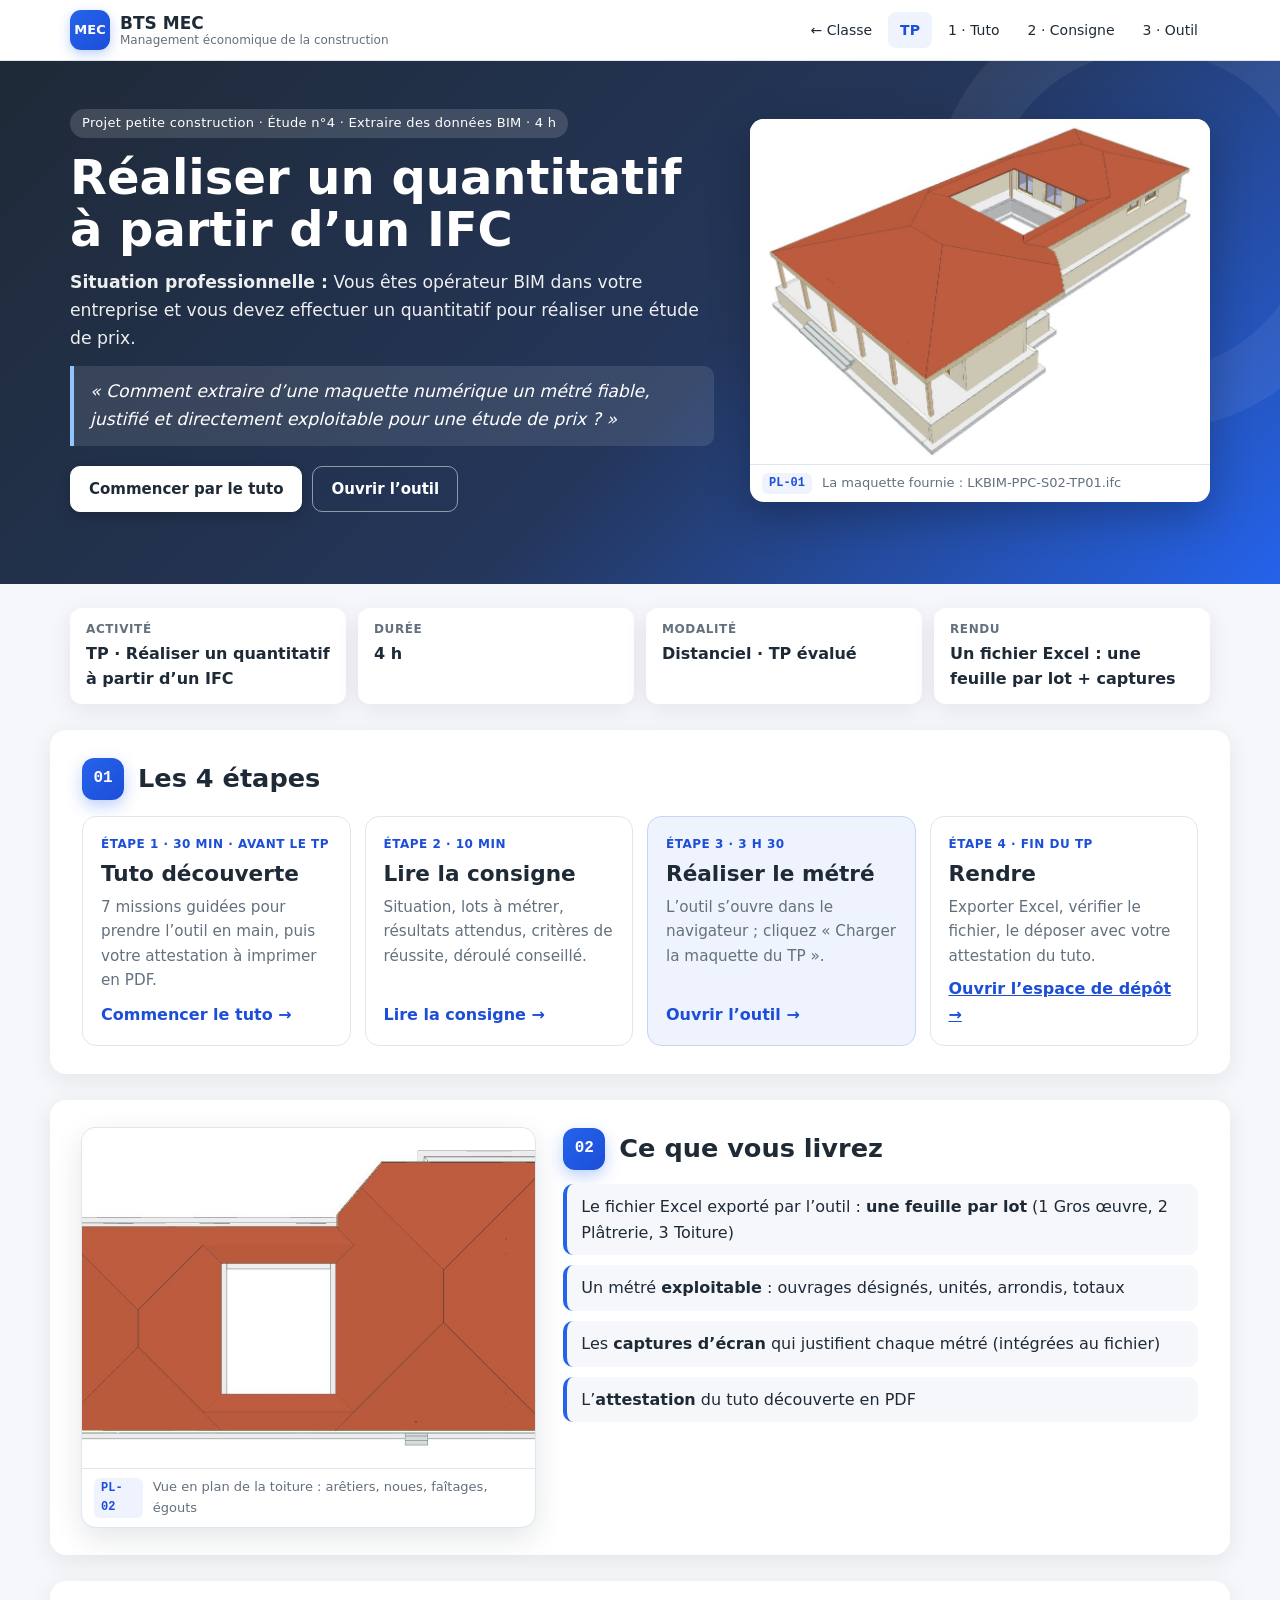
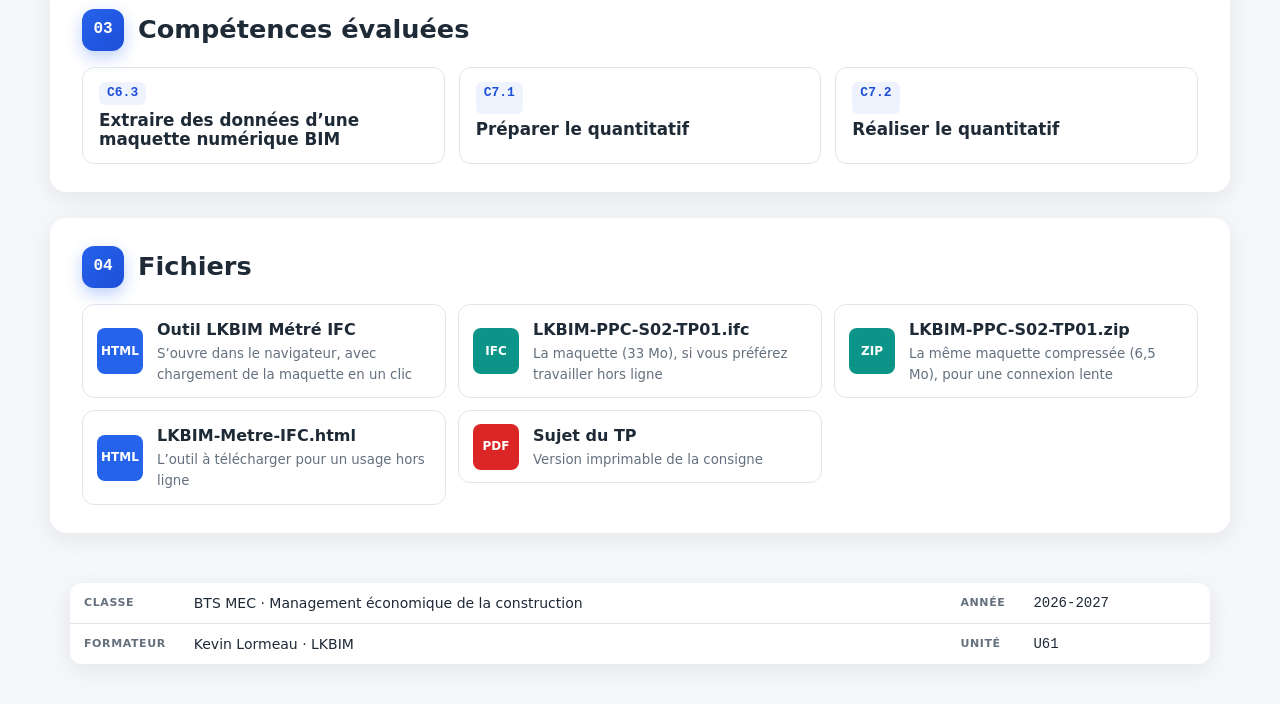
==== commit bb014c39: "Navigation : menu fixe, bloc « Étape suivante » en bas du tuto, bouton retour au site dans l'outil C" ====
--- a/quantitatif-ifc/index.html
+++ b/quantitatif-ifc/index.html
@@ -4,7 +4,7 @@
 <meta charset="utf-8">
 <meta name="viewport" content="width=device-width, initial-scale=1, viewport-fit=cover">
 <title>TP · Réaliser un quantitatif à partir d’un IFC</title>
-<link rel="stylesheet" href="../assets/style.css?v=8d9eb369">
+<link rel="stylesheet" href="../assets/style.css?v=a8456f01">
 <style>
 .steps4{display:grid;grid-template-columns:repeat(auto-fit,minmax(min(100%,15rem),1fr));gap:14px;counter-reset:s}
 .step4{display:flex;flex-direction:column;gap:8px;background:#fff;border:1px solid var(--line);border-radius:14px;padding:18px;text-decoration:none;color:var(--ink);transition:transform .15s,box-shadow .15s}
@@ -113,6 +113,6 @@
     </table>
   </div>
 </footer>
-<script src="../assets/site.js?v=8d9eb369"></script>
+<script src="../assets/site.js?v=a8456f01"></script>
 </body>
 </html>
--- a/assets/style.css
+++ b/assets/style.css
@@ -19,7 +19,7 @@
 .wrap { max-width: 1180px; margin: 0 auto; padding-inline: 20px; }
 
 /* En-tête */
-.site-header { background: #fff; border-bottom: 1px solid var(--line); position: relative; z-index: 3; }
+.site-header { background: #fff; border-bottom: 1px solid var(--line); position: sticky; top: 0; z-index: 30; }
 .header-inner { display: flex; align-items: center; justify-content: space-between; gap: 1rem; flex-wrap: wrap; padding-block: 10px; }
 .brand { display: flex; align-items: center; gap: 10px; text-decoration: none; color: var(--ink); }
 .brand-mark { display: grid; place-items: center; width: 40px; height: 40px; border-radius: 11px; background: linear-gradient(135deg, #2563eb, #1d4ed8); color: #fff; font-weight: 800; font-size: 13px; box-shadow: 0 4px 12px rgba(37, 99, 235, .3); }
